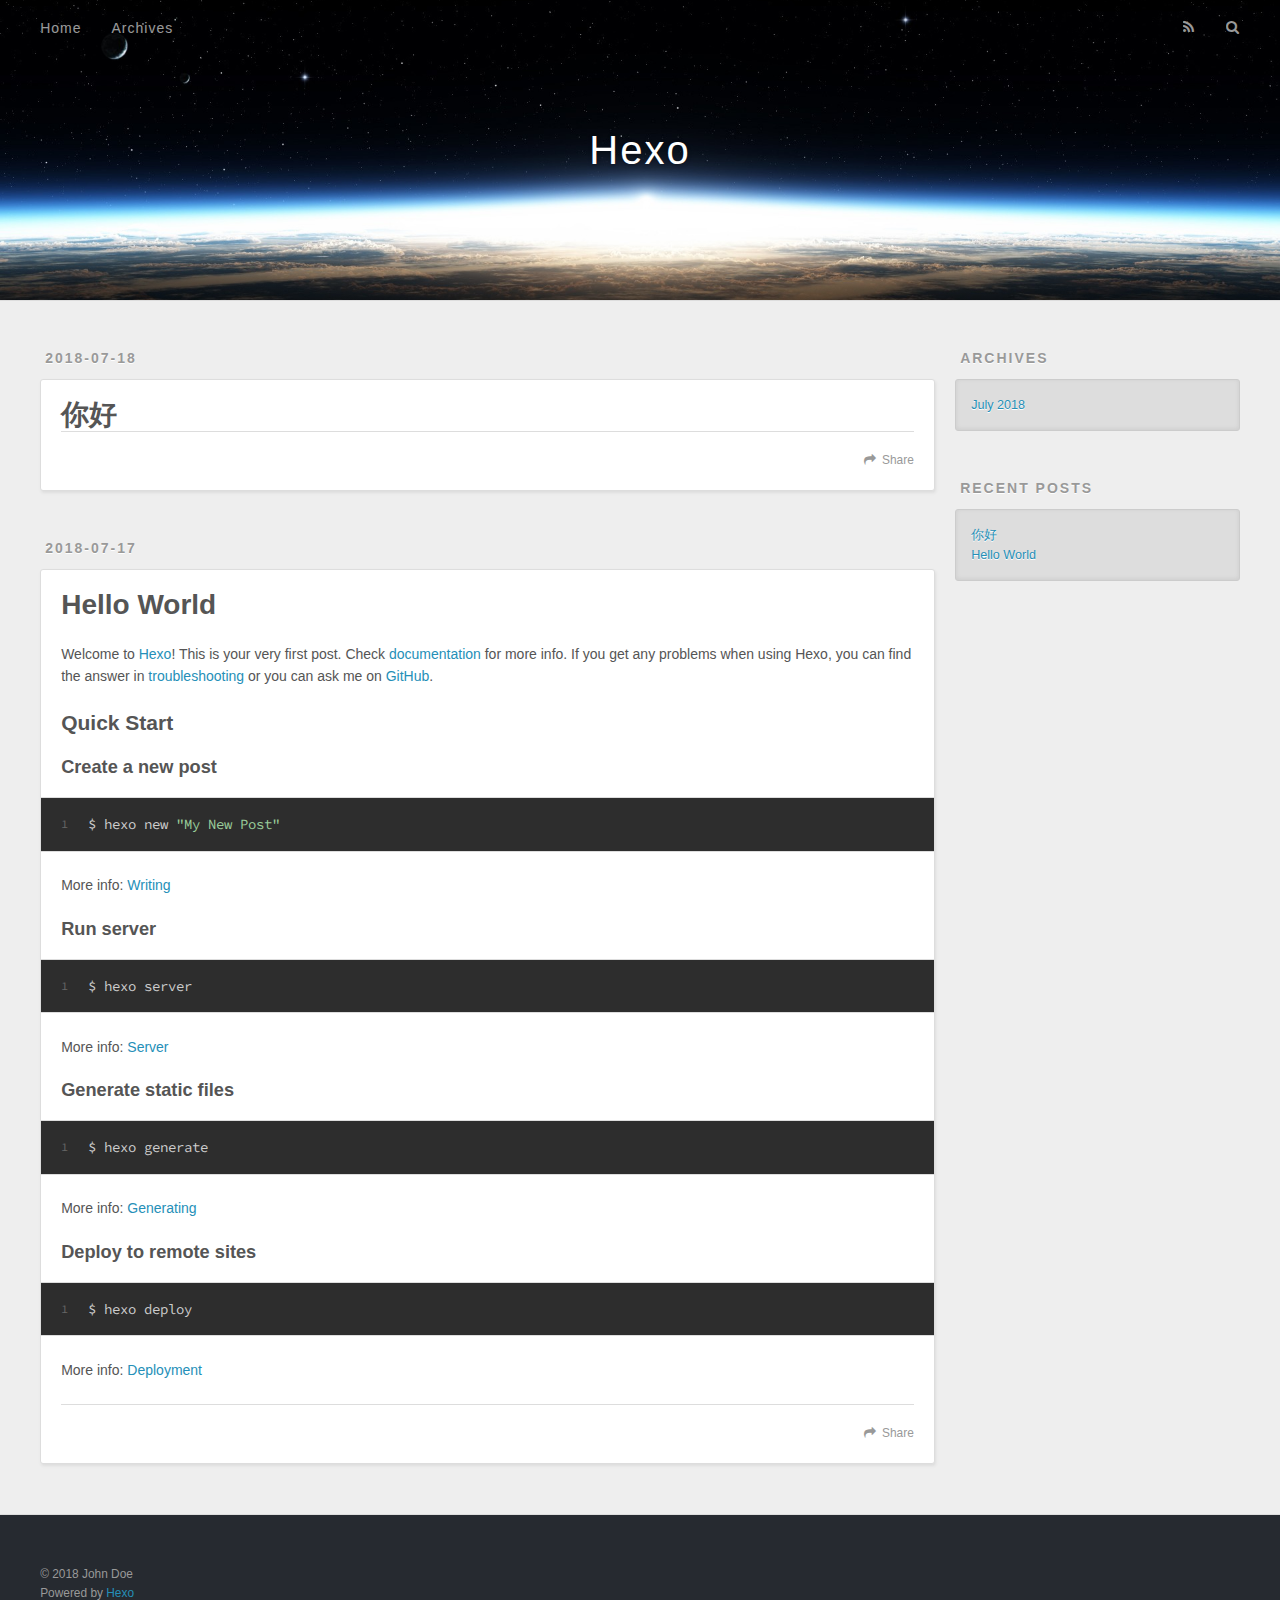
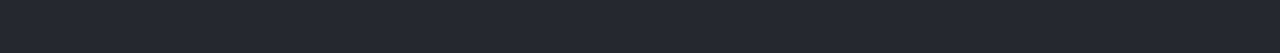
==== index.html @ 6685dc5a "Site updated: 2018-07-18 15:25:05" ====
<!DOCTYPE html>
<html>
<head>
  <meta charset="utf-8">
  

  
  <title>Hexo</title>
  <meta name="viewport" content="width=device-width, initial-scale=1, maximum-scale=1">
  <meta property="og:type" content="website">
<meta property="og:title" content="Hexo">
<meta property="og:url" content="http://yoursite.com/index.html">
<meta property="og:site_name" content="Hexo">
<meta property="og:locale" content="default">
<meta name="twitter:card" content="summary">
<meta name="twitter:title" content="Hexo">
  
    <link rel="alternate" href="/atom.xml" title="Hexo" type="application/atom+xml">
  
  
    <link rel="icon" href="/favicon.png">
  
  
    <link href="//fonts.googleapis.com/css?family=Source+Code+Pro" rel="stylesheet" type="text/css">
  
  <link rel="stylesheet" href="/css/style.css">
</head>

<body>
  <div id="container">
    <div id="wrap">
      <header id="header">
  <div id="banner"></div>
  <div id="header-outer" class="outer">
    <div id="header-title" class="inner">
      <h1 id="logo-wrap">
        <a href="/" id="logo">Hexo</a>
      </h1>
      
    </div>
    <div id="header-inner" class="inner">
      <nav id="main-nav">
        <a id="main-nav-toggle" class="nav-icon"></a>
        
          <a class="main-nav-link" href="/">Home</a>
        
          <a class="main-nav-link" href="/archives">Archives</a>
        
      </nav>
      <nav id="sub-nav">
        
          <a id="nav-rss-link" class="nav-icon" href="/atom.xml" title="RSS Feed"></a>
        
        <a id="nav-search-btn" class="nav-icon" title="Search"></a>
      </nav>
      <div id="search-form-wrap">
        <form action="//google.com/search" method="get" accept-charset="UTF-8" class="search-form"><input type="search" name="q" class="search-form-input" placeholder="Search"><button type="submit" class="search-form-submit">&#xF002;</button><input type="hidden" name="sitesearch" value="http://yoursite.com"></form>
      </div>
    </div>
  </div>
</header>
      <div class="outer">
        <section id="main">
  
    <article id="post-你好" class="article article-type-post" itemscope itemprop="blogPost">
  <div class="article-meta">
    <a href="/2018/07/18/你好/" class="article-date">
  <time datetime="2018-07-18T07:13:41.000Z" itemprop="datePublished">2018-07-18</time>
</a>
    
  </div>
  <div class="article-inner">
    
    
      <header class="article-header">
        
  
    <h1 itemprop="name">
      <a class="article-title" href="/2018/07/18/你好/">你好</a>
    </h1>
  

      </header>
    
    <div class="article-entry" itemprop="articleBody">
      
        
      
    </div>
    <footer class="article-footer">
      <a data-url="http://yoursite.com/2018/07/18/你好/" data-id="cjjqsxpj20000i4vfkh7yvrs7" class="article-share-link">Share</a>
      
      
    </footer>
  </div>
  
</article>


  
    <article id="post-hello-world" class="article article-type-post" itemscope itemprop="blogPost">
  <div class="article-meta">
    <a href="/2018/07/17/hello-world/" class="article-date">
  <time datetime="2018-07-17T14:20:01.347Z" itemprop="datePublished">2018-07-17</time>
</a>
    
  </div>
  <div class="article-inner">
    
    
      <header class="article-header">
        
  
    <h1 itemprop="name">
      <a class="article-title" href="/2018/07/17/hello-world/">Hello World</a>
    </h1>
  

      </header>
    
    <div class="article-entry" itemprop="articleBody">
      
        <p>Welcome to <a href="https://hexo.io/" target="_blank" rel="noopener">Hexo</a>! This is your very first post. Check <a href="https://hexo.io/docs/" target="_blank" rel="noopener">documentation</a> for more info. If you get any problems when using Hexo, you can find the answer in <a href="https://hexo.io/docs/troubleshooting.html" target="_blank" rel="noopener">troubleshooting</a> or you can ask me on <a href="https://github.com/hexojs/hexo/issues" target="_blank" rel="noopener">GitHub</a>.</p>
<h2 id="Quick-Start"><a href="#Quick-Start" class="headerlink" title="Quick Start"></a>Quick Start</h2><h3 id="Create-a-new-post"><a href="#Create-a-new-post" class="headerlink" title="Create a new post"></a>Create a new post</h3><figure class="highlight bash"><table><tr><td class="gutter"><pre><span class="line">1</span><br></pre></td><td class="code"><pre><span class="line">$ hexo new <span class="string">"My New Post"</span></span><br></pre></td></tr></table></figure>
<p>More info: <a href="https://hexo.io/docs/writing.html" target="_blank" rel="noopener">Writing</a></p>
<h3 id="Run-server"><a href="#Run-server" class="headerlink" title="Run server"></a>Run server</h3><figure class="highlight bash"><table><tr><td class="gutter"><pre><span class="line">1</span><br></pre></td><td class="code"><pre><span class="line">$ hexo server</span><br></pre></td></tr></table></figure>
<p>More info: <a href="https://hexo.io/docs/server.html" target="_blank" rel="noopener">Server</a></p>
<h3 id="Generate-static-files"><a href="#Generate-static-files" class="headerlink" title="Generate static files"></a>Generate static files</h3><figure class="highlight bash"><table><tr><td class="gutter"><pre><span class="line">1</span><br></pre></td><td class="code"><pre><span class="line">$ hexo generate</span><br></pre></td></tr></table></figure>
<p>More info: <a href="https://hexo.io/docs/generating.html" target="_blank" rel="noopener">Generating</a></p>
<h3 id="Deploy-to-remote-sites"><a href="#Deploy-to-remote-sites" class="headerlink" title="Deploy to remote sites"></a>Deploy to remote sites</h3><figure class="highlight bash"><table><tr><td class="gutter"><pre><span class="line">1</span><br></pre></td><td class="code"><pre><span class="line">$ hexo deploy</span><br></pre></td></tr></table></figure>
<p>More info: <a href="https://hexo.io/docs/deployment.html" target="_blank" rel="noopener">Deployment</a></p>

      
    </div>
    <footer class="article-footer">
      <a data-url="http://yoursite.com/2018/07/17/hello-world/" data-id="cjjqsxpj70001i4vf9ce5zk9p" class="article-share-link">Share</a>
      
      
    </footer>
  </div>
  
</article>


  


</section>
        
          <aside id="sidebar">
  
    

  
    

  
    
  
    
  <div class="widget-wrap">
    <h3 class="widget-title">Archives</h3>
    <div class="widget">
      <ul class="archive-list"><li class="archive-list-item"><a class="archive-list-link" href="/archives/2018/07/">July 2018</a></li></ul>
    </div>
  </div>


  
    
  <div class="widget-wrap">
    <h3 class="widget-title">Recent Posts</h3>
    <div class="widget">
      <ul>
        
          <li>
            <a href="/2018/07/18/你好/">你好</a>
          </li>
        
          <li>
            <a href="/2018/07/17/hello-world/">Hello World</a>
          </li>
        
      </ul>
    </div>
  </div>

  
</aside>
        
      </div>
      <footer id="footer">
  
  <div class="outer">
    <div id="footer-info" class="inner">
      &copy; 2018 John Doe<br>
      Powered by <a href="http://hexo.io/" target="_blank">Hexo</a>
    </div>
  </div>
</footer>
    </div>
    <nav id="mobile-nav">
  
    <a href="/" class="mobile-nav-link">Home</a>
  
    <a href="/archives" class="mobile-nav-link">Archives</a>
  
</nav>
    

<script src="//ajax.googleapis.com/ajax/libs/jquery/2.0.3/jquery.min.js"></script>


  <link rel="stylesheet" href="/fancybox/jquery.fancybox.css">
  <script src="/fancybox/jquery.fancybox.pack.js"></script>


<script src="/js/script.js"></script>



  </div>
</body>
</html>
---- css/style.css ----
body {
  width: 100%;
}
body:before,
body:after {
  content: "";
  display: table;
}
body:after {
  clear: both;
}
html,
body,
div,
span,
applet,
object,
iframe,
h1,
h2,
h3,
h4,
h5,
h6,
p,
blockquote,
pre,
a,
abbr,
acronym,
address,
big,
cite,
code,
del,
dfn,
em,
img,
ins,
kbd,
q,
s,
samp,
small,
strike,
strong,
sub,
sup,
tt,
var,
dl,
dt,
dd,
ol,
ul,
li,
fieldset,
form,
label,
legend,
table,
caption,
tbody,
tfoot,
thead,
tr,
th,
td {
  margin: 0;
  padding: 0;
  border: 0;
  outline: 0;
  font-weight: inherit;
  font-style: inherit;
  font-family: inherit;
  font-size: 100%;
  vertical-align: baseline;
}
body {
  line-height: 1;
  color: #000;
  background: #fff;
}
ol,
ul {
  list-style: none;
}
table {
  border-collapse: separate;
  border-spacing: 0;
  vertical-align: middle;
}
caption,
th,
td {
  text-align: left;
  font-weight: normal;
  vertical-align: middle;
}
a img {
  border: none;
}
input,
button {
  margin: 0;
  padding: 0;
}
input::-moz-focus-inner,
button::-moz-focus-inner {
  border: 0;
  padding: 0;
}
@font-face {
  font-family: FontAwesome;
  font-style: normal;
  font-weight: normal;
  src: url("fonts/fontawesome-webfont.eot?v=#4.0.3");
  src: url("fonts/fontawesome-webfont.eot?#iefix&v=#4.0.3") format("embedded-opentype"), url("fonts/fontawesome-webfont.woff?v=#4.0.3") format("woff"), url("fonts/fontawesome-webfont.ttf?v=#4.0.3") format("truetype"), url("fonts/fontawesome-webfont.svg#fontawesomeregular?v=#4.0.3") format("svg");
}
html,
body,
#container {
  height: 100%;
}
body {
  background: #eee;
  font: 14px -apple-system, BlinkMacSystemFont, "Segoe UI", "Roboto", "Oxygen", "Ubuntu", "Cantarell", "Fira Sans", "Droid Sans", "Helvetica Neue", sans-serif;
  -webkit-text-size-adjust: 100%;
}
.outer {
  max-width: 1220px;
  margin: 0 auto;
  padding: 0 20px;
}
.outer:before,
.outer:after {
  content: "";
  display: table;
}
.outer:after {
  clear: both;
}
.inner {
  display: inline;
  float: left;
  width: 98.33333333333333%;
  margin: 0 0.833333333333333%;
}
.left,
.alignleft {
  float: left;
}
.right,
.alignright {
  float: right;
}
.clear {
  clear: both;
}
#container {
  position: relative;
}
.mobile-nav-on {
  overflow: hidden;
}
#wrap {
  height: 100%;
  width: 100%;
  position: absolute;
  top: 0;
  left: 0;
  -webkit-transition: 0.2s ease-out;
  -moz-transition: 0.2s ease-out;
  -ms-transition: 0.2s ease-out;
  transition: 0.2s ease-out;
  z-index: 1;
  background: #eee;
}
.mobile-nav-on #wrap {
  left: 280px;
}
@media screen and (min-width: 768px) {
  #main {
    display: inline;
    float: left;
    width: 73.33333333333333%;
    margin: 0 0.833333333333333%;
  }
}
.article-date,
.article-category-link,
.archive-year,
.widget-title {
  text-decoration: none;
  text-transform: uppercase;
  letter-spacing: 2px;
  color: #999;
  margin-bottom: 1em;
  margin-left: 5px;
  line-height: 1em;
  text-shadow: 0 1px #fff;
  font-weight: bold;
}
.article-inner,
.archive-article-inner {
  background: #fff;
  -webkit-box-shadow: 1px 2px 3px #ddd;
  box-shadow: 1px 2px 3px #ddd;
  border: 1px solid #ddd;
  border-radius: 3px;
}
.article-entry h1,
.widget h1 {
  font-size: 2em;
}
.article-entry h2,
.widget h2 {
  font-size: 1.5em;
}
.article-entry h3,
.widget h3 {
  font-size: 1.3em;
}
.article-entry h4,
.widget h4 {
  font-size: 1.2em;
}
.article-entry h5,
.widget h5 {
  font-size: 1em;
}
.article-entry h6,
.widget h6 {
  font-size: 1em;
  color: #999;
}
.article-entry hr,
.widget hr {
  border: 1px dashed #ddd;
}
.article-entry strong,
.widget strong {
  font-weight: bold;
}
.article-entry em,
.widget em,
.article-entry cite,
.widget cite {
  font-style: italic;
}
.article-entry sup,
.widget sup,
.article-entry sub,
.widget sub {
  font-size: 0.75em;
  line-height: 0;
  position: relative;
  vertical-align: baseline;
}
.article-entry sup,
.widget sup {
  top: -0.5em;
}
.article-entry sub,
.widget sub {
  bottom: -0.2em;
}
.article-entry small,
.widget small {
  font-size: 0.85em;
}
.article-entry acronym,
.widget acronym,
.article-entry abbr,
.widget abbr {
  border-bottom: 1px dotted;
}
.article-entry ul,
.widget ul,
.article-entry ol,
.widget ol,
.article-entry dl,
.widget dl {
  margin: 0 20px;
  line-height: 1.6em;
}
.article-entry ul ul,
.widget ul ul,
.article-entry ol ul,
.widget ol ul,
.article-entry ul ol,
.widget ul ol,
.article-entry ol ol,
.widget ol ol {
  margin-top: 0;
  margin-bottom: 0;
}
.article-entry ul,
.widget ul {
  list-style: disc;
}
.article-entry ol,
.widget ol {
  list-style: decimal;
}
.article-entry dt,
.widget dt {
  font-weight: bold;
}
#header {
  height: 300px;
  position: relative;
  border-bottom: 1px solid #ddd;
}
#header:before,
#header:after {
  content: "";
  position: absolute;
  left: 0;
  right: 0;
  height: 40px;
}
#header:before {
  top: 0;
  background: -webkit-linear-gradient(rgba(0,0,0,0.2), transparent);
  background: -moz-linear-gradient(rgba(0,0,0,0.2), transparent);
  background: -ms-linear-gradient(rgba(0,0,0,0.2), transparent);
  background: linear-gradient(rgba(0,0,0,0.2), transparent);
}
#header:after {
  bottom: 0;
  background: -webkit-linear-gradient(transparent, rgba(0,0,0,0.2));
  background: -moz-linear-gradient(transparent, rgba(0,0,0,0.2));
  background: -ms-linear-gradient(transparent, rgba(0,0,0,0.2));
  background: linear-gradient(transparent, rgba(0,0,0,0.2));
}
#header-outer {
  height: 100%;
  position: relative;
}
#header-inner {
  position: relative;
  overflow: hidden;
}
#banner {
  position: absolute;
  top: 0;
  left: 0;
  width: 100%;
  height: 100%;
  background: url("images/banner.jpg") center #000;
  -webkit-background-size: cover;
  -moz-background-size: cover;
  background-size: cover;
  z-index: -1;
}
#header-title {
  text-align: center;
  height: 40px;
  position: absolute;
  top: 50%;
  left: 0;
  margin-top: -20px;
}
#logo,
#subtitle {
  text-decoration: none;
  color: #fff;
  font-weight: 300;
  text-shadow: 0 1px 4px rgba(0,0,0,0.3);
}
#logo {
  font-size: 40px;
  line-height: 40px;
  letter-spacing: 2px;
}
#subtitle {
  font-size: 16px;
  line-height: 16px;
  letter-spacing: 1px;
}
#subtitle-wrap {
  margin-top: 16px;
}
#main-nav {
  float: left;
  margin-left: -15px;
}
.nav-icon,
.main-nav-link {
  float: left;
  color: #fff;
  opacity: 0.6;
  text-decoration: none;
  text-shadow: 0 1px rgba(0,0,0,0.2);
  -webkit-transition: opacity 0.2s;
  -moz-transition: opacity 0.2s;
  -ms-transition: opacity 0.2s;
  transition: opacity 0.2s;
  display: block;
  padding: 20px 15px;
}
.nav-icon:hover,
.main-nav-link:hover {
  opacity: 1;
}
.nav-icon {
  font-family: FontAwesome;
  text-align: center;
  font-size: 14px;
  width: 14px;
  height: 14px;
  padding: 20px 15px;
  position: relative;
  cursor: pointer;
}
.main-nav-link {
  font-weight: 300;
  letter-spacing: 1px;
}
@media screen and (max-width: 479px) {
  .main-nav-link {
    display: none;
  }
}
#main-nav-toggle {
  display: none;
}
#main-nav-toggle:before {
  content: "\f0c9";
}
@media screen and (max-width: 479px) {
  #main-nav-toggle {
    display: block;
  }
}
#sub-nav {
  float: right;
  margin-right: -15px;
}
#nav-rss-link:before {
  content: "\f09e";
}
#nav-search-btn:before {
  content: "\f002";
}
#search-form-wrap {
  position: absolute;
  top: 15px;
  width: 150px;
  height: 30px;
  right: -150px;
  opacity: 0;
  -webkit-transition: 0.2s ease-out;
  -moz-transition: 0.2s ease-out;
  -ms-transition: 0.2s ease-out;
  transition: 0.2s ease-out;
}
#search-form-wrap.on {
  opacity: 1;
  right: 0;
}
@media screen and (max-width: 479px) {
  #search-form-wrap {
    width: 100%;
    right: -100%;
  }
}
.search-form {
  position: absolute;
  top: 0;
  left: 0;
  right: 0;
  background: #fff;
  padding: 5px 15px;
  border-radius: 15px;
  -webkit-box-shadow: 0 0 10px rgba(0,0,0,0.3);
  box-shadow: 0 0 10px rgba(0,0,0,0.3);
}
.search-form-input {
  border: none;
  background: none;
  color: #555;
  width: 100%;
  font: 13px -apple-system, BlinkMacSystemFont, "Segoe UI", "Roboto", "Oxygen", "Ubuntu", "Cantarell", "Fira Sans", "Droid Sans", "Helvetica Neue", sans-serif;
  outline: none;
}
.search-form-input::-webkit-search-results-decoration,
.search-form-input::-webkit-search-cancel-button {
  -webkit-appearance: none;
}
.search-form-submit {
  position: absolute;
  top: 50%;
  right: 10px;
  margin-top: -7px;
  font: 13px FontAwesome;
  border: none;
  background: none;
  color: #bbb;
  cursor: pointer;
}
.search-form-submit:hover,
.search-form-submit:focus {
  color: #777;
}
.article {
  margin: 50px 0;
}
.article-inner {
  overflow: hidden;
}
.article-meta:before,
.article-meta:after {
  content: "";
  display: table;
}
.article-meta:after {
  clear: both;
}
.article-date {
  float: left;
}
.article-category {
  float: left;
  line-height: 1em;
  color: #ccc;
  text-shadow: 0 1px #fff;
  margin-left: 8px;
}
.article-category:before {
  content: "\2022";
}
.article-category-link {
  margin: 0 12px 1em;
}
.article-header {
  padding: 20px 20px 0;
}
.article-title {
  text-decoration: none;
  font-size: 2em;
  font-weight: bold;
  color: #555;
  line-height: 1.1em;
  -webkit-transition: color 0.2s;
  -moz-transition: color 0.2s;
  -ms-transition: color 0.2s;
  transition: color 0.2s;
}
a.article-title:hover {
  color: #258fb8;
}
.article-entry {
  color: #555;
  padding: 0 20px;
}
.article-entry:before,
.article-entry:after {
  content: "";
  display: table;
}
.article-entry:after {
  clear: both;
}
.article-entry p,
.article-entry table {
  line-height: 1.6em;
  margin: 1.6em 0;
}
.article-entry h1,
.article-entry h2,
.article-entry h3,
.article-entry h4,
.article-entry h5,
.article-entry h6 {
  font-weight: bold;
}
.article-entry h1,
.article-entry h2,
.article-entry h3,
.article-entry h4,
.article-entry h5,
.article-entry h6 {
  line-height: 1.1em;
  margin: 1.1em 0;
}
.article-entry a {
  color: #258fb8;
  text-decoration: none;
}
.article-entry a:hover {
  text-decoration: underline;
}
.article-entry ul,
.article-entry ol,
.article-entry dl {
  margin-top: 1.6em;
  margin-bottom: 1.6em;
}
.article-entry img,
.article-entry video {
  max-width: 100%;
  height: auto;
  display: block;
  margin: auto;
}
.article-entry iframe {
  border: none;
}
.article-entry table {
  width: 100%;
  border-collapse: collapse;
  border-spacing: 0;
}
.article-entry th {
  font-weight: bold;
  border-bottom: 3px solid #ddd;
  padding-bottom: 0.5em;
}
.article-entry td {
  border-bottom: 1px solid #ddd;
  padding: 10px 0;
}
.article-entry blockquote {
  font-family: Georgia, "Times New Roman", serif;
  font-size: 1.4em;
  margin: 1.6em 20px;
  text-align: center;
}
.article-entry blockquote footer {
  font-size: 14px;
  margin: 1.6em 0;
  font-family: -apple-system, BlinkMacSystemFont, "Segoe UI", "Roboto", "Oxygen", "Ubuntu", "Cantarell", "Fira Sans", "Droid Sans", "Helvetica Neue", sans-serif;
}
.article-entry blockquote footer cite:before {
  content: "—";
  padding: 0 0.5em;
}
.article-entry .pullquote {
  text-align: left;
  width: 45%;
  margin: 0;
}
.article-entry .pullquote.left {
  margin-left: 0.5em;
  margin-right: 1em;
}
.article-entry .pullquote.right {
  margin-right: 0.5em;
  margin-left: 1em;
}
.article-entry .caption {
  color: #999;
  display: block;
  font-size: 0.9em;
  margin-top: 0.5em;
  position: relative;
  text-align: center;
}
.article-entry .video-container {
  position: relative;
  padding-top: 56.25%;
  height: 0;
  overflow: hidden;
}
.article-entry .video-container iframe,
.article-entry .video-container object,
.article-entry .video-container embed {
  position: absolute;
  top: 0;
  left: 0;
  width: 100%;
  height: 100%;
  margin-top: 0;
}
.article-more-link a {
  display: inline-block;
  line-height: 1em;
  padding: 6px 15px;
  border-radius: 15px;
  background: #eee;
  color: #999;
  text-shadow: 0 1px #fff;
  text-decoration: none;
}
.article-more-link a:hover {
  background: #258fb8;
  color: #fff;
  text-decoration: none;
  text-shadow: 0 1px #1e7293;
}
.article-footer {
  font-size: 0.85em;
  line-height: 1.6em;
  border-top: 1px solid #ddd;
  padding-top: 1.6em;
  margin: 0 20px 20px;
}
.article-footer:before,
.article-footer:after {
  content: "";
  display: table;
}
.article-footer:after {
  clear: both;
}
.article-footer a {
  color: #999;
  text-decoration: none;
}
.article-footer a:hover {
  color: #555;
}
.article-tag-list-item {
  float: left;
  margin-right: 10px;
}
.article-tag-list-link:before {
  content: "#";
}
.article-comment-link {
  float: right;
}
.article-comment-link:before {
  content: "\f075";
  font-family: FontAwesome;
  padding-right: 8px;
}
.article-share-link {
  cursor: pointer;
  float: right;
  margin-left: 20px;
}
.article-share-link:before {
  content: "\f064";
  font-family: FontAwesome;
  padding-right: 6px;
}
#article-nav {
  position: relative;
}
#article-nav:before,
#article-nav:after {
  content: "";
  display: table;
}
#article-nav:after {
  clear: both;
}
@media screen and (min-width: 768px) {
  #article-nav {
    margin: 50px 0;
  }
  #article-nav:before {
    width: 8px;
    height: 8px;
    position: absolute;
    top: 50%;
    left: 50%;
    margin-top: -4px;
    margin-left: -4px;
    content: "";
    border-radius: 50%;
    background: #ddd;
    -webkit-box-shadow: 0 1px 2px #fff;
    box-shadow: 0 1px 2px #fff;
  }
}
.article-nav-link-wrap {
  text-decoration: none;
  text-shadow: 0 1px #fff;
  color: #999;
  -webkit-box-sizing: border-box;
  -moz-box-sizing: border-box;
  box-sizing: border-box;
  margin-top: 50px;
  text-align: center;
  display: block;
}
.article-nav-link-wrap:hover {
  color: #555;
}
@media screen and (min-width: 768px) {
  .article-nav-link-wrap {
    width: 50%;
    margin-top: 0;
  }
}
@media screen and (min-width: 768px) {
  #article-nav-newer {
    float: left;
    text-align: right;
    padding-right: 20px;
  }
}
@media screen and (min-width: 768px) {
  #article-nav-older {
    float: right;
    text-align: left;
    padding-left: 20px;
  }
}
.article-nav-caption {
  text-transform: uppercase;
  letter-spacing: 2px;
  color: #ddd;
  line-height: 1em;
  font-weight: bold;
}
#article-nav-newer .article-nav-caption {
  margin-right: -2px;
}
.article-nav-title {
  font-size: 0.85em;
  line-height: 1.6em;
  margin-top: 0.5em;
}
.article-share-box {
  position: absolute;
  display: none;
  background: #fff;
  -webkit-box-shadow: 1px 2px 10px rgba(0,0,0,0.2);
  box-shadow: 1px 2px 10px rgba(0,0,0,0.2);
  border-radius: 3px;
  margin-left: -145px;
  overflow: hidden;
  z-index: 1;
}
.article-share-box.on {
  display: block;
}
.article-share-input {
  width: 100%;
  background: none;
  -webkit-box-sizing: border-box;
  -moz-box-sizing: border-box;
  box-sizing: border-box;
  font: 14px -apple-system, BlinkMacSystemFont, "Segoe UI", "Roboto", "Oxygen", "Ubuntu", "Cantarell", "Fira Sans", "Droid Sans", "Helvetica Neue", sans-serif;
  padding: 0 15px;
  color: #555;
  outline: none;
  border: 1px solid #ddd;
  border-radius: 3px 3px 0 0;
  height: 36px;
  line-height: 36px;
}
.article-share-links {
  background: #eee;
}
.article-share-links:before,
.article-share-links:after {
  content: "";
  display: table;
}
.article-share-links:after {
  clear: both;
}
.article-share-twitter,
.article-share-facebook,
.article-share-pinterest,
.article-share-google {
  width: 50px;
  height: 36px;
  display: block;
  float: left;
  position: relative;
  color: #999;
  text-shadow: 0 1px #fff;
}
.article-share-twitter:before,
.article-share-facebook:before,
.article-share-pinterest:before,
.article-share-google:before {
  font-size: 20px;
  font-family: FontAwesome;
  width: 20px;
  height: 20px;
  position: absolute;
  top: 50%;
  left: 50%;
  margin-top: -10px;
  margin-left: -10px;
  text-align: center;
}
.article-share-twitter:hover,
.article-share-facebook:hover,
.article-share-pinterest:hover,
.article-share-google:hover {
  color: #fff;
}
.article-share-twitter:before {
  content: "\f099";
}
.article-share-twitter:hover {
  background: #00aced;
  text-shadow: 0 1px #008abe;
}
.article-share-facebook:before {
  content: "\f09a";
}
.article-share-facebook:hover {
  background: #3b5998;
  text-shadow: 0 1px #2f477a;
}
.article-share-pinterest:before {
  content: "\f0d2";
}
.article-share-pinterest:hover {
  background: #cb2027;
  text-shadow: 0 1px #a21a1f;
}
.article-share-google:before {
  content: "\f0d5";
}
.article-share-google:hover {
  background: #dd4b39;
  text-shadow: 0 1px #be3221;
}
.article-gallery {
  background: #000;
  position: relative;
}
.article-gallery-photos {
  position: relative;
  overflow: hidden;
}
.article-gallery-img {
  display: none;
  max-width: 100%;
}
.article-gallery-img:first-child {
  display: block;
}
.article-gallery-img.loaded {
  position: absolute;
  display: block;
}
.article-gallery-img img {
  display: block;
  max-width: 100%;
  margin: 0 auto;
}
#comments {
  background: #fff;
  -webkit-box-shadow: 1px 2px 3px #ddd;
  box-shadow: 1px 2px 3px #ddd;
  padding: 20px;
  border: 1px solid #ddd;
  border-radius: 3px;
  margin: 50px 0;
}
#comments a {
  color: #258fb8;
}
.archives-wrap {
  margin: 50px 0;
}
.archives:before,
.archives:after {
  content: "";
  display: table;
}
.archives:after {
  clear: both;
}
.archive-year-wrap {
  margin-bottom: 1em;
}
.archives {
  -webkit-column-gap: 10px;
  -moz-column-gap: 10px;
  column-gap: 10px;
}
@media screen and (min-width: 480px) and (max-width: 767px) {
  .archives {
    -webkit-column-count: 2;
    -moz-column-count: 2;
    column-count: 2;
  }
}
@media screen and (min-width: 768px) {
  .archives {
    -webkit-column-count: 3;
    -moz-column-count: 3;
    column-count: 3;
  }
}
.archive-article {
  -webkit-column-break-inside: avoid;
  page-break-inside: avoid;
  overflow: hidden;
  break-inside: avoid-column;
}
.archive-article-inner {
  padding: 10px;
  margin-bottom: 15px;
}
.archive-article-title {
  text-decoration: none;
  font-weight: bold;
  color: #555;
  -webkit-transition: color 0.2s;
  -moz-transition: color 0.2s;
  -ms-transition: color 0.2s;
  transition: color 0.2s;
  line-height: 1.6em;
}
.archive-article-title:hover {
  color: #258fb8;
}
.archive-article-footer {
  margin-top: 1em;
}
.archive-article-date {
  color: #999;
  text-decoration: none;
  font-size: 0.85em;
  line-height: 1em;
  margin-bottom: 0.5em;
  display: block;
}
#page-nav {
  margin: 50px auto;
  background: #fff;
  -webkit-box-shadow: 1px 2px 3px #ddd;
  box-shadow: 1px 2px 3px #ddd;
  border: 1px solid #ddd;
  border-radius: 3px;
  text-align: center;
  color: #999;
  overflow: hidden;
}
#page-nav:before,
#page-nav:after {
  content: "";
  display: table;
}
#page-nav:after {
  clear: both;
}
#page-nav a,
#page-nav span {
  padding: 10px 20px;
  line-height: 1;
  height: 2ex;
}
#page-nav a {
  color: #999;
  text-decoration: none;
}
#page-nav a:hover {
  background: #999;
  color: #fff;
}
#page-nav .prev {
  float: left;
}
#page-nav .next {
  float: right;
}
#page-nav .page-number {
  display: inline-block;
}
@media screen and (max-width: 479px) {
  #page-nav .page-number {
    display: none;
  }
}
#page-nav .current {
  color: #555;
  font-weight: bold;
}
#page-nav .space {
  color: #ddd;
}
#footer {
  background: #262a30;
  padding: 50px 0;
  border-top: 1px solid #ddd;
  color: #999;
}
#footer a {
  color: #258fb8;
  text-decoration: none;
}
#footer a:hover {
  text-decoration: underline;
}
#footer-info {
  line-height: 1.6em;
  font-size: 0.85em;
}
.article-entry pre,
.article-entry .highlight {
  background: #2d2d2d;
  margin: 0 -20px;
  padding: 15px 20px;
  border-style: solid;
  border-color: #ddd;
  border-width: 1px 0;
  overflow: auto;
  color: #ccc;
  line-height: 22.400000000000002px;
}
.article-entry .highlight .gutter pre,
.article-entry .gist .gist-file .gist-data .line-numbers {
  color: #666;
  font-size: 0.85em;
}
.article-entry pre,
.article-entry code {
  font-family: "Source Code Pro", Consolas, Monaco, Menlo, Consolas, monospace;
}
.article-entry code {
  background: #eee;
  text-shadow: 0 1px #fff;
  padding: 0 0.3em;
}
.article-entry pre code {
  background: none;
  text-shadow: none;
  padding: 0;
}
.article-entry .highlight pre {
  border: none;
  margin: 0;
  padding: 0;
}
.article-entry .highlight table {
  margin: 0;
  width: auto;
}
.article-entry .highlight td {
  border: none;
  padding: 0;
}
.article-entry .highlight figcaption {
  font-size: 0.85em;
  color: #999;
  line-height: 1em;
  margin-bottom: 1em;
}
.article-entry .highlight figcaption:before,
.article-entry .highlight figcaption:after {
  content: "";
  display: table;
}
.article-entry .highlight figcaption:after {
  clear: both;
}
.article-entry .highlight figcaption a {
  float: right;
}
.article-entry .highlight .gutter pre {
  text-align: right;
  padding-right: 20px;
}
.article-entry .highlight .line {
  height: 22.400000000000002px;
}
.article-entry .highlight .line.marked {
  background: #515151;
}
.article-entry .gist {
  margin: 0 -20px;
  border-style: solid;
  border-color: #ddd;
  border-width: 1px 0;
  background: #2d2d2d;
  padding: 15px 20px 15px 0;
}
.article-entry .gist .gist-file {
  border: none;
  font-family: "Source Code Pro", Consolas, Monaco, Menlo, Consolas, monospace;
  margin: 0;
}
.article-entry .gist .gist-file .gist-data {
  background: none;
  border: none;
}
.article-entry .gist .gist-file .gist-data .line-numbers {
  background: none;
  border: none;
  padding: 0 20px 0 0;
}
.article-entry .gist .gist-file .gist-data .line-data {
  padding: 0 !important;
}
.article-entry .gist .gist-file .highlight {
  margin: 0;
  padding: 0;
  border: none;
}
.article-entry .gist .gist-file .gist-meta {
  background: #2d2d2d;
  color: #999;
  font: 0.85em -apple-system, BlinkMacSystemFont, "Segoe UI", "Roboto", "Oxygen", "Ubuntu", "Cantarell", "Fira Sans", "Droid Sans", "Helvetica Neue", sans-serif;
  text-shadow: 0 0;
  padding: 0;
  margin-top: 1em;
  margin-left: 20px;
}
.article-entry .gist .gist-file .gist-meta a {
  color: #258fb8;
  font-weight: normal;
}
.article-entry .gist .gist-file .gist-meta a:hover {
  text-decoration: underline;
}
pre .comment,
pre .title {
  color: #999;
}
pre .variable,
pre .attribute,
pre .tag,
pre .regexp,
pre .ruby .constant,
pre .xml .tag .title,
pre .xml .pi,
pre .xml .doctype,
pre .html .doctype,
pre .css .id,
pre .css .class,
pre .css .pseudo {
  color: #f2777a;
}
pre .number,
pre .preprocessor,
pre .built_in,
pre .literal,
pre .params,
pre .constant {
  color: #f99157;
}
pre .class,
pre .ruby .class .title,
pre .css .rules .attribute {
  color: #9c9;
}
pre .string,
pre .value,
pre .inheritance,
pre .header,
pre .ruby .symbol,
pre .xml .cdata {
  color: #9c9;
}
pre .css .hexcolor {
  color: #6cc;
}
pre .function,
pre .python .decorator,
pre .python .title,
pre .ruby .function .title,
pre .ruby .title .keyword,
pre .perl .sub,
pre .javascript .title,
pre .coffeescript .title {
  color: #69c;
}
pre .keyword,
pre .javascript .function {
  color: #c9c;
}
@media screen and (max-width: 479px) {
  #mobile-nav {
    position: absolute;
    top: 0;
    left: 0;
    width: 280px;
    height: 100%;
    background: #191919;
    border-right: 1px solid #fff;
  }
}
@media screen and (max-width: 479px) {
  .mobile-nav-link {
    display: block;
    color: #999;
    text-decoration: none;
    padding: 15px 20px;
    font-weight: bold;
  }
  .mobile-nav-link:hover {
    color: #fff;
  }
}
@media screen and (min-width: 768px) {
  #sidebar {
    display: inline;
    float: left;
    width: 23.333333333333332%;
    margin: 0 0.833333333333333%;
  }
}
.widget-wrap {
  margin: 50px 0;
}
.widget {
  color: #777;
  text-shadow: 0 1px #fff;
  background: #ddd;
  -webkit-box-shadow: 0 -1px 4px #ccc inset;
  box-shadow: 0 -1px 4px #ccc inset;
  border: 1px solid #ccc;
  padding: 15px;
  border-radius: 3px;
}
.widget a {
  color: #258fb8;
  text-decoration: none;
}
.widget a:hover {
  text-decoration: underline;
}
.widget ul ul,
.widget ol ul,
.widget dl ul,
.widget ul ol,
.widget ol ol,
.widget dl ol,
.widget ul dl,
.widget ol dl,
.widget dl dl {
  margin-left: 15px;
  list-style: disc;
}
.widget {
  line-height: 1.6em;
  word-wrap: break-word;
  font-size: 0.9em;
}
.widget ul,
.widget ol {
  list-style: none;
  margin: 0;
}
.widget ul ul,
.widget ol ul,
.widget ul ol,
.widget ol ol {
  margin: 0 20px;
}
.widget ul ul,
.widget ol ul {
  list-style: disc;
}
.widget ul ol,
.widget ol ol {
  list-style: decimal;
}
.category-list-count,
.tag-list-count,
.archive-list-count {
  padding-left: 5px;
  color: #999;
  font-size: 0.85em;
}
.category-list-count:before,
.tag-list-count:before,
.archive-list-count:before {
  content: "(";
}
.category-list-count:after,
.tag-list-count:after,
.archive-list-count:after {
  content: ")";
}
.tagcloud a {
  margin-right: 5px;
  display: inline-block;
}
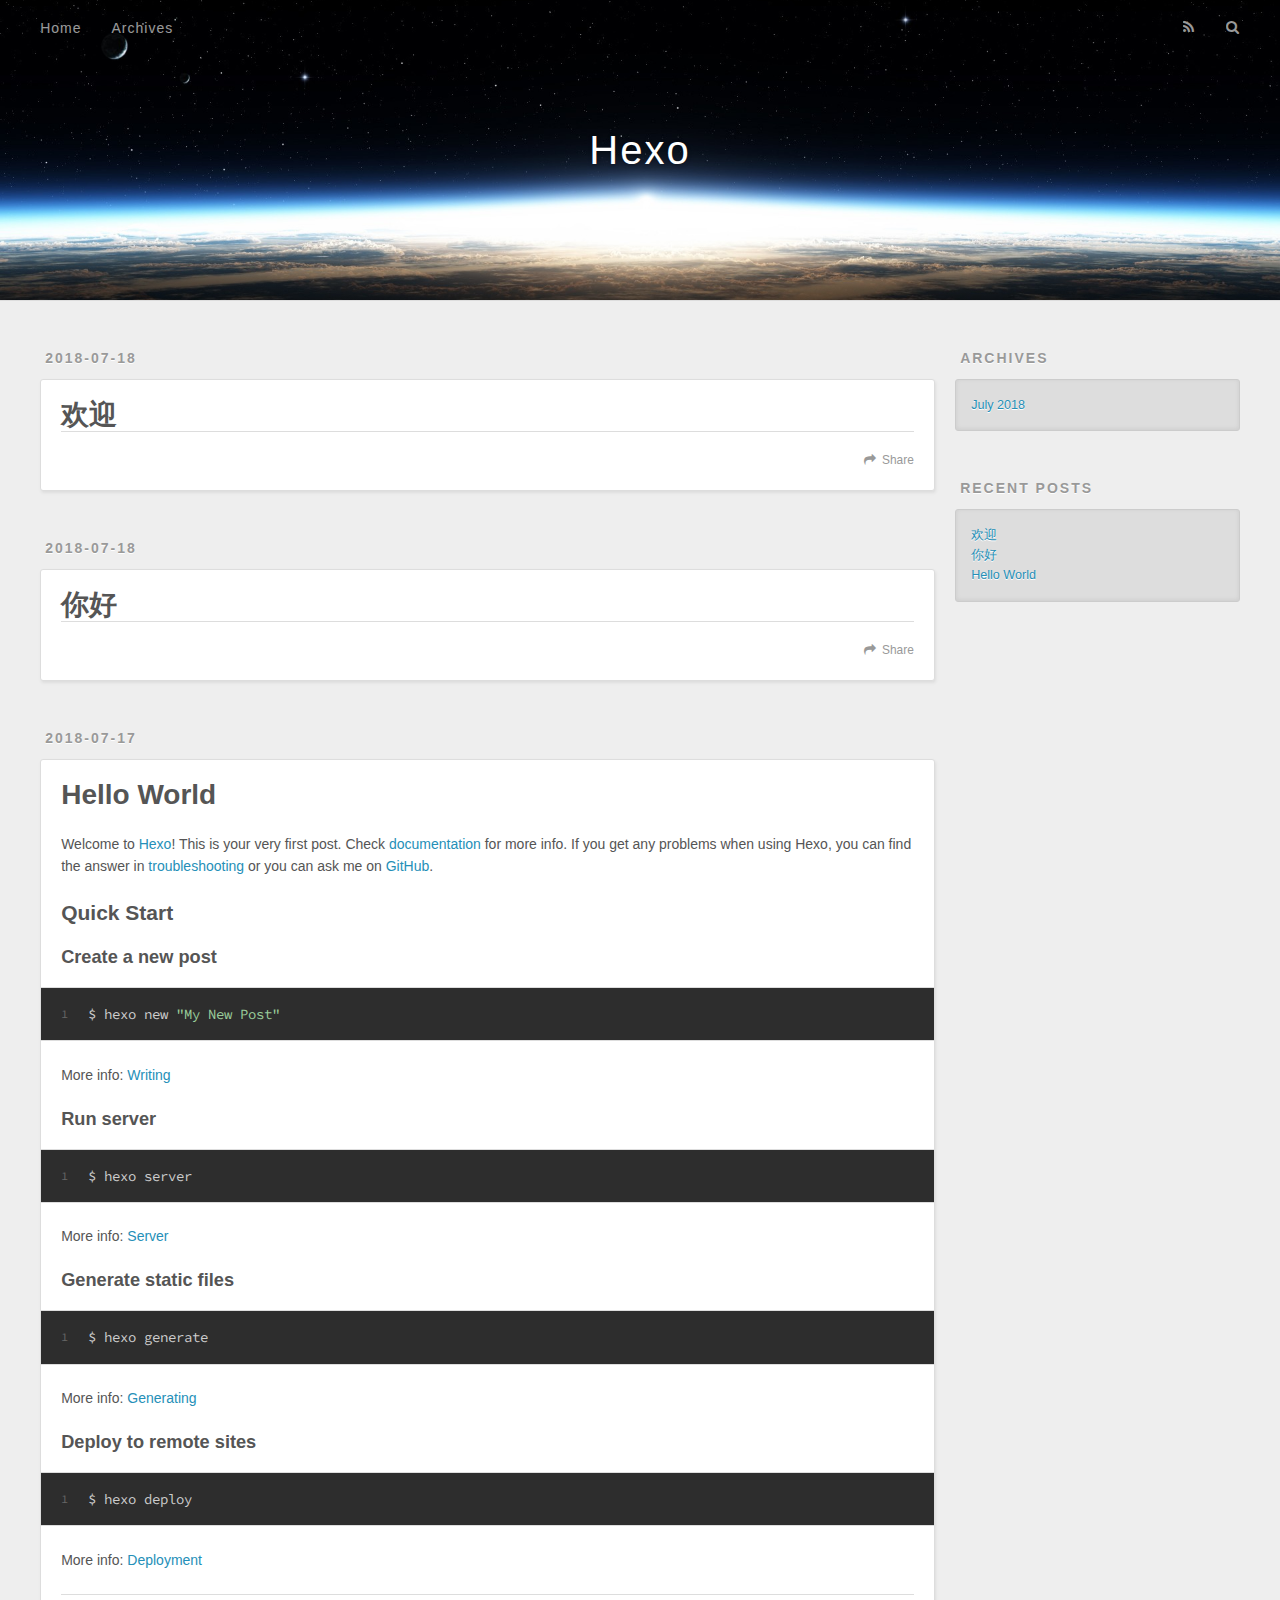
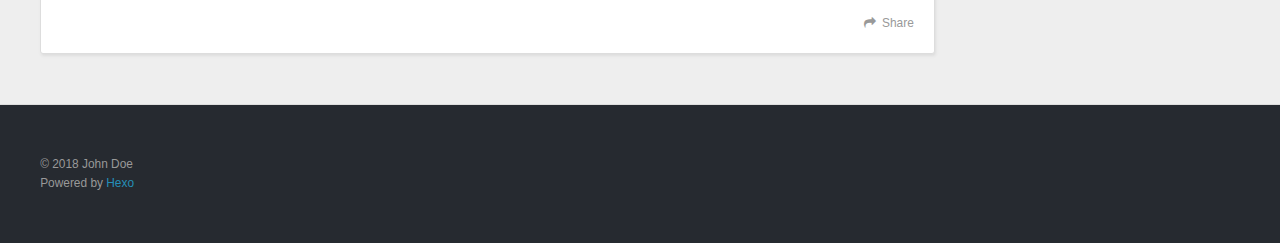
==== commit 1e8f36b9: "Site updated: 2018-07-18 15:48:14" ====
--- a/index.html
+++ b/index.html
@@ -62,6 +62,42 @@
       <div class="outer">
         <section id="main">
   
+    <article id="post-欢迎" class="article article-type-post" itemscope itemprop="blogPost">
+  <div class="article-meta">
+    <a href="/2018/07/18/欢迎/" class="article-date">
+  <time datetime="2018-07-18T07:47:14.000Z" itemprop="datePublished">2018-07-18</time>
+</a>
+    
+  </div>
+  <div class="article-inner">
+    
+    
+      <header class="article-header">
+        
+  
+    <h1 itemprop="name">
+      <a class="article-title" href="/2018/07/18/欢迎/">欢迎</a>
+    </h1>
+  
+
+      </header>
+    
+    <div class="article-entry" itemprop="articleBody">
+      
+        
+      
+    </div>
+    <footer class="article-footer">
+      <a data-url="http://yoursite.com/2018/07/18/欢迎/" data-id="cjjqtrh8h0002ckvfih6u0ksq" class="article-share-link">Share</a>
+      
+      
+    </footer>
+  </div>
+  
+</article>
+
+
+  
     <article id="post-你好" class="article article-type-post" itemscope itemprop="blogPost">
   <div class="article-meta">
     <a href="/2018/07/18/你好/" class="article-date">
@@ -88,7 +124,7 @@
       
     </div>
     <footer class="article-footer">
-      <a data-url="http://yoursite.com/2018/07/18/你好/" data-id="cjjqsxpj20000i4vfkh7yvrs7" class="article-share-link">Share</a>
+      <a data-url="http://yoursite.com/2018/07/18/你好/" data-id="cjjqtrh8e0001ckvfk63q703u" class="article-share-link">Share</a>
       
       
     </footer>
@@ -133,7 +169,7 @@
       
     </div>
     <footer class="article-footer">
-      <a data-url="http://yoursite.com/2018/07/17/hello-world/" data-id="cjjqsxpj70001i4vf9ce5zk9p" class="article-share-link">Share</a>
+      <a data-url="http://yoursite.com/2018/07/17/hello-world/" data-id="cjjqtrh890000ckvfyclg043f" class="article-share-link">Share</a>
       
       
     </footer>
@@ -174,6 +210,10 @@
       <ul>
         
           <li>
+            <a href="/2018/07/18/欢迎/">欢迎</a>
+          </li>
+        
+          <li>
             <a href="/2018/07/18/你好/">你好</a>
           </li>
         
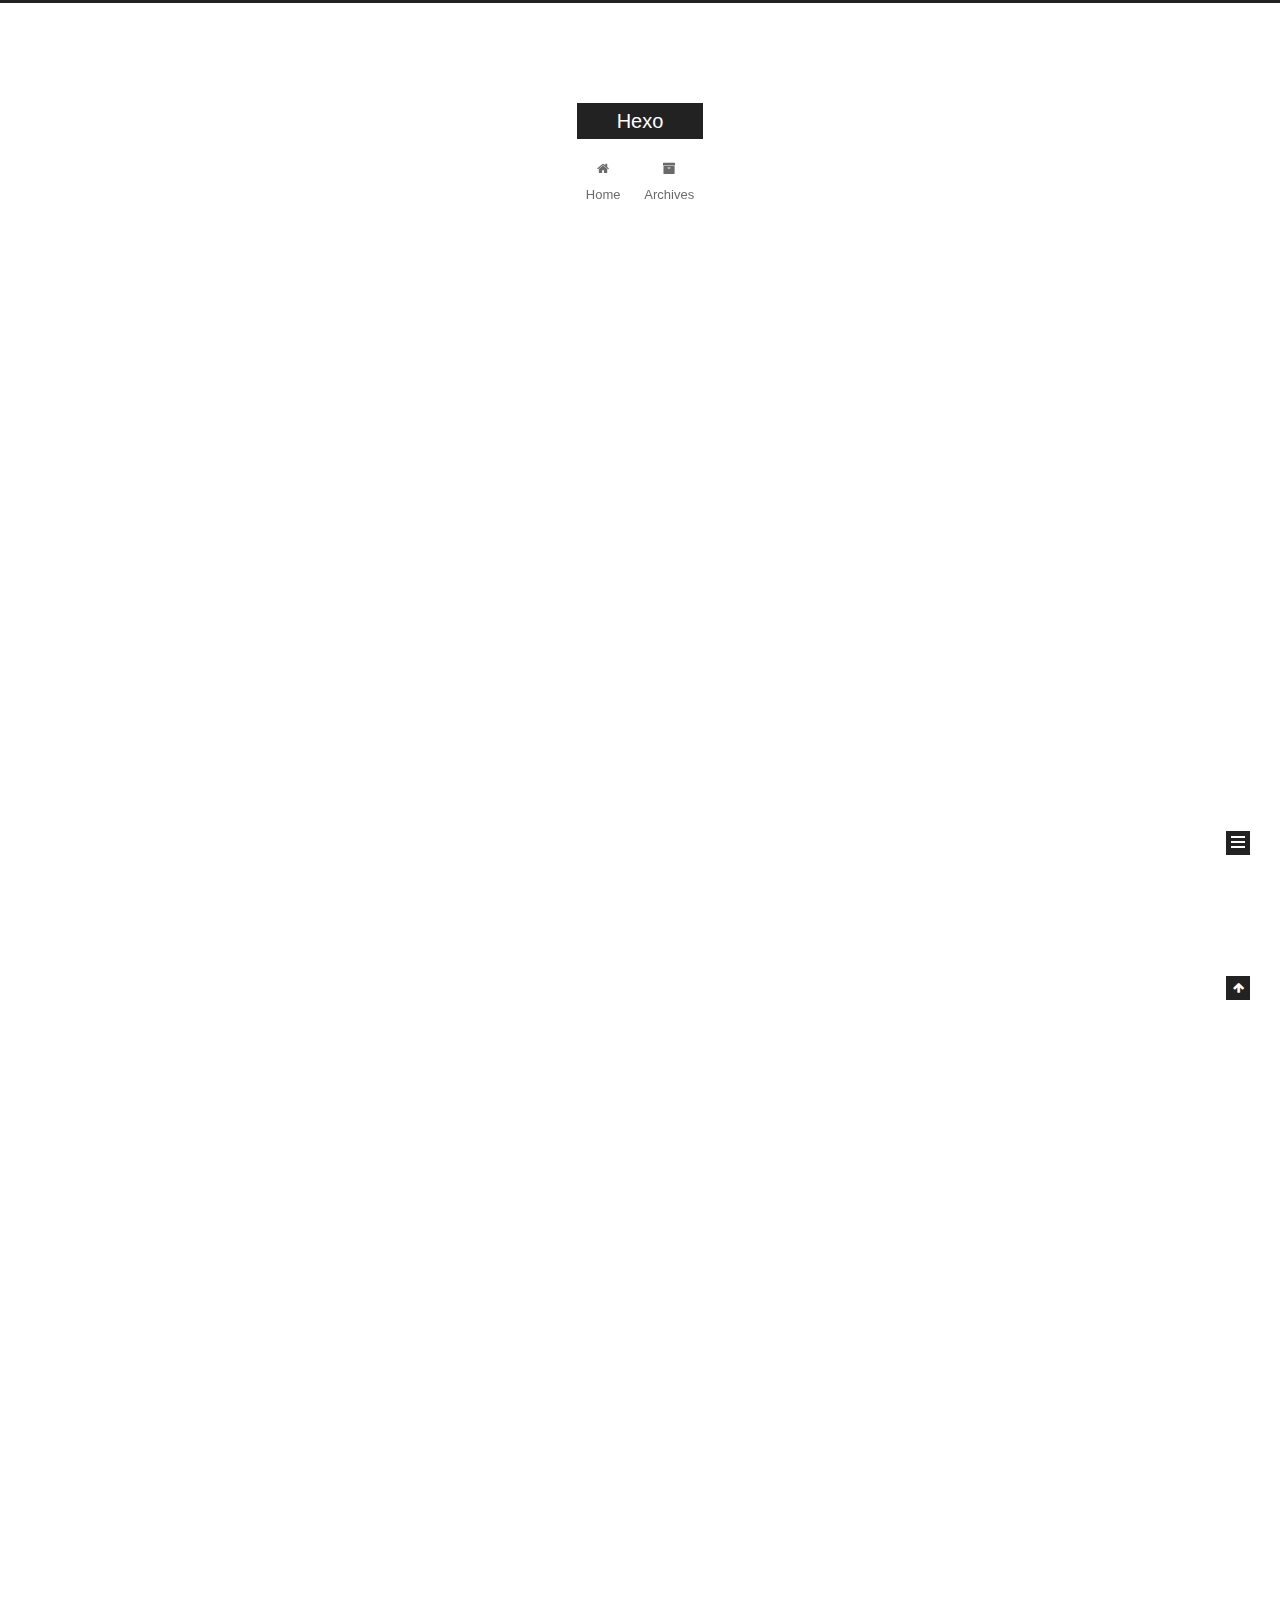
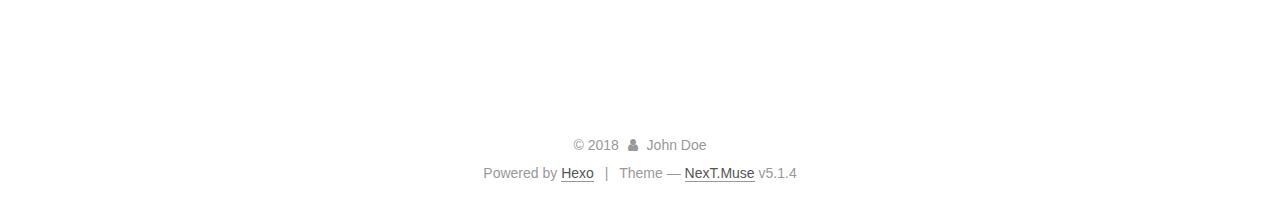
==== commit bcfe0c55: "Site updated: 2018-07-18 18:02:25" ====
--- a/index.html
+++ b/index.html
@@ -1,162 +1,544 @@
 <!DOCTYPE html>
-<html>
+
+
+
+  
+
+
+<html class="theme-next muse use-motion" lang="">
 <head>
-  <meta charset="utf-8">
-  
-
-  
-  <title>Hexo</title>
-  <meta name="viewport" content="width=device-width, initial-scale=1, maximum-scale=1">
-  <meta property="og:type" content="website">
+  <meta charset="UTF-8"/>
+<meta http-equiv="X-UA-Compatible" content="IE=edge" />
+<meta name="viewport" content="width=device-width, initial-scale=1, maximum-scale=1"/>
+<meta name="theme-color" content="#222">
+
+
+
+
+
+
+
+
+
+<meta http-equiv="Cache-Control" content="no-transform" />
+<meta http-equiv="Cache-Control" content="no-siteapp" />
+
+
+
+
+
+
+
+
+
+
+
+
+
+
+
+
+  
+  
+  <link href="/lib/fancybox/source/jquery.fancybox.css?v=2.1.5" rel="stylesheet" type="text/css" />
+
+
+
+
+
+
+
+<link href="/lib/font-awesome/css/font-awesome.min.css?v=4.6.2" rel="stylesheet" type="text/css" />
+
+<link href="/css/main.css?v=5.1.4" rel="stylesheet" type="text/css" />
+
+
+  <link rel="apple-touch-icon" sizes="180x180" href="/images/apple-touch-icon-next.png?v=5.1.4">
+
+
+  <link rel="icon" type="image/png" sizes="32x32" href="/images/favicon-32x32-next.png?v=5.1.4">
+
+
+  <link rel="icon" type="image/png" sizes="16x16" href="/images/favicon-16x16-next.png?v=5.1.4">
+
+
+  <link rel="mask-icon" href="/images/logo.svg?v=5.1.4" color="#222">
+
+
+
+
+
+  <meta name="keywords" content="Hexo, NexT" />
+
+
+
+
+
+
+
+
+
+
+<meta property="og:type" content="website">
 <meta property="og:title" content="Hexo">
 <meta property="og:url" content="http://yoursite.com/index.html">
 <meta property="og:site_name" content="Hexo">
 <meta property="og:locale" content="default">
 <meta name="twitter:card" content="summary">
 <meta name="twitter:title" content="Hexo">
-  
-    <link rel="alternate" href="/atom.xml" title="Hexo" type="application/atom+xml">
-  
-  
-    <link rel="icon" href="/favicon.png">
-  
-  
-    <link href="//fonts.googleapis.com/css?family=Source+Code+Pro" rel="stylesheet" type="text/css">
-  
-  <link rel="stylesheet" href="/css/style.css">
+
+
+
+<script type="text/javascript" id="hexo.configurations">
+  var NexT = window.NexT || {};
+  var CONFIG = {
+    root: '/',
+    scheme: 'Muse',
+    version: '5.1.4',
+    sidebar: {"position":"left","display":"post","offset":12,"b2t":false,"scrollpercent":false,"onmobile":false},
+    fancybox: true,
+    tabs: true,
+    motion: {"enable":true,"async":false,"transition":{"post_block":"fadeIn","post_header":"slideDownIn","post_body":"slideDownIn","coll_header":"slideLeftIn","sidebar":"slideUpIn"}},
+    duoshuo: {
+      userId: '0',
+      author: 'Author'
+    },
+    algolia: {
+      applicationID: '',
+      apiKey: '',
+      indexName: '',
+      hits: {"per_page":10},
+      labels: {"input_placeholder":"Search for Posts","hits_empty":"We didn't find any results for the search: ${query}","hits_stats":"${hits} results found in ${time} ms"}
+    }
+  };
+</script>
+
+
+
+  <link rel="canonical" href="http://yoursite.com/"/>
+
+
+
+
+
+  <title>Hexo</title>
+  
+
+
+
+
+
+
+
+
 </head>
 
-<body>
-  <div id="container">
-    <div id="wrap">
-      <header id="header">
-  <div id="banner"></div>
-  <div id="header-outer" class="outer">
-    <div id="header-title" class="inner">
-      <h1 id="logo-wrap">
-        <a href="/" id="logo">Hexo</a>
-      </h1>
-      
+<body itemscope itemtype="http://schema.org/WebPage" lang="default">
+
+  
+  
+    
+  
+
+  <div class="container sidebar-position-left 
+  page-home">
+    <div class="headband"></div>
+
+    <header id="header" class="header" itemscope itemtype="http://schema.org/WPHeader">
+      <div class="header-inner"><div class="site-brand-wrapper">
+  <div class="site-meta ">
+    
+
+    <div class="custom-logo-site-title">
+      <a href="/"  class="brand" rel="start">
+        <span class="logo-line-before"><i></i></span>
+        <span class="site-title">Hexo</span>
+        <span class="logo-line-after"><i></i></span>
+      </a>
     </div>
-    <div id="header-inner" class="inner">
-      <nav id="main-nav">
-        <a id="main-nav-toggle" class="nav-icon"></a>
-        
-          <a class="main-nav-link" href="/">Home</a>
-        
-          <a class="main-nav-link" href="/archives">Archives</a>
-        
-      </nav>
-      <nav id="sub-nav">
-        
-          <a id="nav-rss-link" class="nav-icon" href="/atom.xml" title="RSS Feed"></a>
-        
-        <a id="nav-search-btn" class="nav-icon" title="Search"></a>
-      </nav>
-      <div id="search-form-wrap">
-        <form action="//google.com/search" method="get" accept-charset="UTF-8" class="search-form"><input type="search" name="q" class="search-form-input" placeholder="Search"><button type="submit" class="search-form-submit">&#xF002;</button><input type="hidden" name="sitesearch" value="http://yoursite.com"></form>
-      </div>
+      
+        <p class="site-subtitle"></p>
+      
+  </div>
+
+  <div class="site-nav-toggle">
+    <button>
+      <span class="btn-bar"></span>
+      <span class="btn-bar"></span>
+      <span class="btn-bar"></span>
+    </button>
+  </div>
+</div>
+
+<nav class="site-nav">
+  
+
+  
+    <ul id="menu" class="menu">
+      
+        
+        <li class="menu-item menu-item-home">
+          <a href="/" rel="section">
+            
+              <i class="menu-item-icon fa fa-fw fa-home"></i> <br />
+            
+            Home
+          </a>
+        </li>
+      
+        
+        <li class="menu-item menu-item-archives">
+          <a href="/archives/" rel="section">
+            
+              <i class="menu-item-icon fa fa-fw fa-archive"></i> <br />
+            
+            Archives
+          </a>
+        </li>
+      
+
+      
+    </ul>
+  
+
+  
+</nav>
+
+
+
+ </div>
+    </header>
+
+    <main id="main" class="main">
+      <div class="main-inner">
+        <div class="content-wrap">
+          <div id="content" class="content">
+            
+  <section id="posts" class="posts-expand">
+    
+      
+
+  
+
+  
+  
+  
+
+  <article class="post post-type-normal" itemscope itemtype="http://schema.org/Article">
+  
+  
+  
+  <div class="post-block">
+    <link itemprop="mainEntityOfPage" href="http://yoursite.com/2018/07/18/欢迎/">
+
+    <span hidden itemprop="author" itemscope itemtype="http://schema.org/Person">
+      <meta itemprop="name" content="John Doe">
+      <meta itemprop="description" content="">
+      <meta itemprop="image" content="/images/avatar.gif">
+    </span>
+
+    <span hidden itemprop="publisher" itemscope itemtype="http://schema.org/Organization">
+      <meta itemprop="name" content="Hexo">
+    </span>
+
+    
+      <header class="post-header">
+
+        
+        
+          <h1 class="post-title" itemprop="name headline">
+                
+                <a class="post-title-link" href="/2018/07/18/欢迎/" itemprop="url">欢迎</a></h1>
+        
+
+        <div class="post-meta">
+          <span class="post-time">
+            
+              <span class="post-meta-item-icon">
+                <i class="fa fa-calendar-o"></i>
+              </span>
+              
+                <span class="post-meta-item-text">Posted on</span>
+              
+              <time title="Post created" itemprop="dateCreated datePublished" datetime="2018-07-18T15:47:14+08:00">
+                2018-07-18
+              </time>
+            
+
+            
+
+            
+          </span>
+
+          
+
+          
+            
+          
+
+          
+          
+
+          
+
+          
+
+          
+
+        </div>
+      </header>
+    
+
+    
+    
+    
+    <div class="post-body" itemprop="articleBody">
+
+      
+      
+
+      
+        
+          
+            
+          
+        
+      
     </div>
-  </div>
-</header>
-      <div class="outer">
-        <section id="main">
-  
-    <article id="post-欢迎" class="article article-type-post" itemscope itemprop="blogPost">
-  <div class="article-meta">
-    <a href="/2018/07/18/欢迎/" class="article-date">
-  <time datetime="2018-07-18T07:47:14.000Z" itemprop="datePublished">2018-07-18</time>
-</a>
-    
-  </div>
-  <div class="article-inner">
-    
-    
-      <header class="article-header">
-        
-  
-    <h1 itemprop="name">
-      <a class="article-title" href="/2018/07/18/欢迎/">欢迎</a>
-    </h1>
-  
-
-      </header>
-    
-    <div class="article-entry" itemprop="articleBody">
-      
-        
-      
-    </div>
-    <footer class="article-footer">
-      <a data-url="http://yoursite.com/2018/07/18/欢迎/" data-id="cjjqtrh8h0002ckvfih6u0ksq" class="article-share-link">Share</a>
-      
+    
+    
+    
+
+    
+
+    
+
+    
+
+    <footer class="post-footer">
+      
+
+      
+
+      
+
+      
+      
+        <div class="post-eof"></div>
       
     </footer>
   </div>
   
-</article>
-
-
-  
-    <article id="post-你好" class="article article-type-post" itemscope itemprop="blogPost">
-  <div class="article-meta">
-    <a href="/2018/07/18/你好/" class="article-date">
-  <time datetime="2018-07-18T07:13:41.000Z" itemprop="datePublished">2018-07-18</time>
-</a>
-    
-  </div>
-  <div class="article-inner">
-    
-    
-      <header class="article-header">
-        
-  
-    <h1 itemprop="name">
-      <a class="article-title" href="/2018/07/18/你好/">你好</a>
-    </h1>
-  
-
+  
+  
+  </article>
+
+
+    
+      
+
+  
+
+  
+  
+  
+
+  <article class="post post-type-normal" itemscope itemtype="http://schema.org/Article">
+  
+  
+  
+  <div class="post-block">
+    <link itemprop="mainEntityOfPage" href="http://yoursite.com/2018/07/18/你好/">
+
+    <span hidden itemprop="author" itemscope itemtype="http://schema.org/Person">
+      <meta itemprop="name" content="John Doe">
+      <meta itemprop="description" content="">
+      <meta itemprop="image" content="/images/avatar.gif">
+    </span>
+
+    <span hidden itemprop="publisher" itemscope itemtype="http://schema.org/Organization">
+      <meta itemprop="name" content="Hexo">
+    </span>
+
+    
+      <header class="post-header">
+
+        
+        
+          <h1 class="post-title" itemprop="name headline">
+                
+                <a class="post-title-link" href="/2018/07/18/你好/" itemprop="url">你好</a></h1>
+        
+
+        <div class="post-meta">
+          <span class="post-time">
+            
+              <span class="post-meta-item-icon">
+                <i class="fa fa-calendar-o"></i>
+              </span>
+              
+                <span class="post-meta-item-text">Posted on</span>
+              
+              <time title="Post created" itemprop="dateCreated datePublished" datetime="2018-07-18T15:13:41+08:00">
+                2018-07-18
+              </time>
+            
+
+            
+
+            
+          </span>
+
+          
+
+          
+            
+          
+
+          
+          
+
+          
+
+          
+
+          
+
+        </div>
       </header>
     
-    <div class="article-entry" itemprop="articleBody">
-      
+
+    
+    
+    
+    <div class="post-body" itemprop="articleBody">
+
+      
+      
+
+      
+        
+          
+            
+          
         
       
     </div>
-    <footer class="article-footer">
-      <a data-url="http://yoursite.com/2018/07/18/你好/" data-id="cjjqtrh8e0001ckvfk63q703u" class="article-share-link">Share</a>
-      
+    
+    
+    
+
+    
+
+    
+
+    
+
+    <footer class="post-footer">
+      
+
+      
+
+      
+
+      
+      
+        <div class="post-eof"></div>
       
     </footer>
   </div>
   
-</article>
-
-
-  
-    <article id="post-hello-world" class="article article-type-post" itemscope itemprop="blogPost">
-  <div class="article-meta">
-    <a href="/2018/07/17/hello-world/" class="article-date">
-  <time datetime="2018-07-17T14:20:01.347Z" itemprop="datePublished">2018-07-17</time>
-</a>
-    
-  </div>
-  <div class="article-inner">
-    
-    
-      <header class="article-header">
-        
-  
-    <h1 itemprop="name">
-      <a class="article-title" href="/2018/07/17/hello-world/">Hello World</a>
-    </h1>
-  
-
+  
+  
+  </article>
+
+
+    
+      
+
+  
+
+  
+  
+  
+
+  <article class="post post-type-normal" itemscope itemtype="http://schema.org/Article">
+  
+  
+  
+  <div class="post-block">
+    <link itemprop="mainEntityOfPage" href="http://yoursite.com/2018/07/17/hello-world/">
+
+    <span hidden itemprop="author" itemscope itemtype="http://schema.org/Person">
+      <meta itemprop="name" content="John Doe">
+      <meta itemprop="description" content="">
+      <meta itemprop="image" content="/images/avatar.gif">
+    </span>
+
+    <span hidden itemprop="publisher" itemscope itemtype="http://schema.org/Organization">
+      <meta itemprop="name" content="Hexo">
+    </span>
+
+    
+      <header class="post-header">
+
+        
+        
+          <h1 class="post-title" itemprop="name headline">
+                
+                <a class="post-title-link" href="/2018/07/17/hello-world/" itemprop="url">Hello World</a></h1>
+        
+
+        <div class="post-meta">
+          <span class="post-time">
+            
+              <span class="post-meta-item-icon">
+                <i class="fa fa-calendar-o"></i>
+              </span>
+              
+                <span class="post-meta-item-text">Posted on</span>
+              
+              <time title="Post created" itemprop="dateCreated datePublished" datetime="2018-07-17T22:20:01+08:00">
+                2018-07-17
+              </time>
+            
+
+            
+
+            
+          </span>
+
+          
+
+          
+            
+          
+
+          
+          
+
+          
+
+          
+
+          
+
+        </div>
       </header>
     
-    <div class="article-entry" itemprop="articleBody">
-      
-        <p>Welcome to <a href="https://hexo.io/" target="_blank" rel="noopener">Hexo</a>! This is your very first post. Check <a href="https://hexo.io/docs/" target="_blank" rel="noopener">documentation</a> for more info. If you get any problems when using Hexo, you can find the answer in <a href="https://hexo.io/docs/troubleshooting.html" target="_blank" rel="noopener">troubleshooting</a> or you can ask me on <a href="https://github.com/hexojs/hexo/issues" target="_blank" rel="noopener">GitHub</a>.</p>
+
+    
+    
+    
+    <div class="post-body" itemprop="articleBody">
+
+      
+      
+
+      
+        
+          
+            <p>Welcome to <a href="https://hexo.io/" target="_blank" rel="noopener">Hexo</a>! This is your very first post. Check <a href="https://hexo.io/docs/" target="_blank" rel="noopener">documentation</a> for more info. If you get any problems when using Hexo, you can find the answer in <a href="https://hexo.io/docs/troubleshooting.html" target="_blank" rel="noopener">troubleshooting</a> or you can ask me on <a href="https://github.com/hexojs/hexo/issues" target="_blank" rel="noopener">GitHub</a>.</p>
 <h2 id="Quick-Start"><a href="#Quick-Start" class="headerlink" title="Quick Start"></a>Quick Start</h2><h3 id="Create-a-new-post"><a href="#Create-a-new-post" class="headerlink" title="Create a new post"></a>Create a new post</h3><figure class="highlight bash"><table><tr><td class="gutter"><pre><span class="line">1</span><br></pre></td><td class="code"><pre><span class="line">$ hexo new <span class="string">"My New Post"</span></span><br></pre></td></tr></table></figure>
 <p>More info: <a href="https://hexo.io/docs/writing.html" target="_blank" rel="noopener">Writing</a></p>
 <h3 id="Run-server"><a href="#Run-server" class="headerlink" title="Run server"></a>Run server</h3><figure class="highlight bash"><table><tr><td class="gutter"><pre><span class="line">1</span><br></pre></td><td class="code"><pre><span class="line">$ hexo server</span><br></pre></td></tr></table></figure>
@@ -166,99 +548,307 @@
 <h3 id="Deploy-to-remote-sites"><a href="#Deploy-to-remote-sites" class="headerlink" title="Deploy to remote sites"></a>Deploy to remote sites</h3><figure class="highlight bash"><table><tr><td class="gutter"><pre><span class="line">1</span><br></pre></td><td class="code"><pre><span class="line">$ hexo deploy</span><br></pre></td></tr></table></figure>
 <p>More info: <a href="https://hexo.io/docs/deployment.html" target="_blank" rel="noopener">Deployment</a></p>
 
+          
+        
       
     </div>
-    <footer class="article-footer">
-      <a data-url="http://yoursite.com/2018/07/17/hello-world/" data-id="cjjqtrh890000ckvfyclg043f" class="article-share-link">Share</a>
-      
+    
+    
+    
+
+    
+
+    
+
+    
+
+    <footer class="post-footer">
+      
+
+      
+
+      
+
+      
+      
+        <div class="post-eof"></div>
       
     </footer>
   </div>
   
-</article>
-
-
-  
-
-
-</section>
-        
-          <aside id="sidebar">
-  
-    
-
-  
-    
-
-  
-    
-  
-    
-  <div class="widget-wrap">
-    <h3 class="widget-title">Archives</h3>
-    <div class="widget">
-      <ul class="archive-list"><li class="archive-list-item"><a class="archive-list-link" href="/archives/2018/07/">July 2018</a></li></ul>
+  
+  
+  </article>
+
+
+    
+  </section>
+
+  
+
+
+          </div>
+          
+
+
+          
+
+        </div>
+        
+          
+  
+  <div class="sidebar-toggle">
+    <div class="sidebar-toggle-line-wrap">
+      <span class="sidebar-toggle-line sidebar-toggle-line-first"></span>
+      <span class="sidebar-toggle-line sidebar-toggle-line-middle"></span>
+      <span class="sidebar-toggle-line sidebar-toggle-line-last"></span>
     </div>
   </div>
 
-
-  
-    
-  <div class="widget-wrap">
-    <h3 class="widget-title">Recent Posts</h3>
-    <div class="widget">
-      <ul>
-        
-          <li>
-            <a href="/2018/07/18/欢迎/">欢迎</a>
-          </li>
-        
-          <li>
-            <a href="/2018/07/18/你好/">你好</a>
-          </li>
-        
-          <li>
-            <a href="/2018/07/17/hello-world/">Hello World</a>
-          </li>
-        
-      </ul>
+  <aside id="sidebar" class="sidebar">
+    
+    <div class="sidebar-inner">
+
+      
+
+      
+
+      <section class="site-overview-wrap sidebar-panel sidebar-panel-active">
+        <div class="site-overview">
+          <div class="site-author motion-element" itemprop="author" itemscope itemtype="http://schema.org/Person">
+            
+              <p class="site-author-name" itemprop="name">John Doe</p>
+              <p class="site-description motion-element" itemprop="description"></p>
+          </div>
+
+          <nav class="site-state motion-element">
+
+            
+              <div class="site-state-item site-state-posts">
+              
+                <a href="/archives/">
+              
+                  <span class="site-state-item-count">3</span>
+                  <span class="site-state-item-name">posts</span>
+                </a>
+              </div>
+            
+
+            
+
+            
+
+          </nav>
+
+          
+
+          
+
+          
+          
+
+          
+          
+
+          
+
+        </div>
+      </section>
+
+      
+
+      
+
     </div>
+  </aside>
+
+
+        
+      </div>
+    </main>
+
+    <footer id="footer" class="footer">
+      <div class="footer-inner">
+        <div class="copyright">&copy; <span itemprop="copyrightYear">2018</span>
+  <span class="with-love">
+    <i class="fa fa-user"></i>
+  </span>
+  <span class="author" itemprop="copyrightHolder">John Doe</span>
+
+  
+</div>
+
+
+  <div class="powered-by">Powered by <a class="theme-link" target="_blank" href="https://hexo.io">Hexo</a></div>
+
+
+
+  <span class="post-meta-divider">|</span>
+
+
+
+  <div class="theme-info">Theme &mdash; <a class="theme-link" target="_blank" href="https://github.com/iissnan/hexo-theme-next">NexT.Muse</a> v5.1.4</div>
+
+
+
+
+        
+
+
+
+
+
+
+
+        
+      </div>
+    </footer>
+
+    
+      <div class="back-to-top">
+        <i class="fa fa-arrow-up"></i>
+        
+      </div>
+    
+
+    
+
   </div>
 
   
-</aside>
-        
-      </div>
-      <footer id="footer">
-  
-  <div class="outer">
-    <div id="footer-info" class="inner">
-      &copy; 2018 John Doe<br>
-      Powered by <a href="http://hexo.io/" target="_blank">Hexo</a>
-    </div>
-  </div>
-</footer>
-    </div>
-    <nav id="mobile-nav">
-  
-    <a href="/" class="mobile-nav-link">Home</a>
-  
-    <a href="/archives" class="mobile-nav-link">Archives</a>
-  
-</nav>
-    
-
-<script src="//ajax.googleapis.com/ajax/libs/jquery/2.0.3/jquery.min.js"></script>
-
-
-  <link rel="stylesheet" href="/fancybox/jquery.fancybox.css">
-  <script src="/fancybox/jquery.fancybox.pack.js"></script>
-
-
-<script src="/js/script.js"></script>
-
-
-
-  </div>
+
+<script type="text/javascript">
+  if (Object.prototype.toString.call(window.Promise) !== '[object Function]') {
+    window.Promise = null;
+  }
+</script>
+
+
+
+
+
+
+
+
+
+  
+
+
+
+
+
+
+
+
+
+
+
+
+  
+  
+    <script type="text/javascript" src="/lib/jquery/index.js?v=2.1.3"></script>
+  
+
+  
+  
+    <script type="text/javascript" src="/lib/fastclick/lib/fastclick.min.js?v=1.0.6"></script>
+  
+
+  
+  
+    <script type="text/javascript" src="/lib/jquery_lazyload/jquery.lazyload.js?v=1.9.7"></script>
+  
+
+  
+  
+    <script type="text/javascript" src="/lib/velocity/velocity.min.js?v=1.2.1"></script>
+  
+
+  
+  
+    <script type="text/javascript" src="/lib/velocity/velocity.ui.min.js?v=1.2.1"></script>
+  
+
+  
+  
+    <script type="text/javascript" src="/lib/fancybox/source/jquery.fancybox.pack.js?v=2.1.5"></script>
+  
+
+
+  
+
+
+  <script type="text/javascript" src="/js/src/utils.js?v=5.1.4"></script>
+
+  <script type="text/javascript" src="/js/src/motion.js?v=5.1.4"></script>
+
+
+
+  
+  
+
+  
+
+  
+
+
+  <script type="text/javascript" src="/js/src/bootstrap.js?v=5.1.4"></script>
+
+
+
+  
+
+
+  
+
+
+
+
+	
+
+
+
+
+
+  
+
+
+
+
+
+  
+
+
+
+
+
+
+
+
+
+
+
+
+  
+
+
+
+
+
+  
+
+  
+
+  
+
+  
+  
+
+  
+
+  
+
+  
+
 </body>
-</html>+</html>
--- a/css/main.css
+++ b/css/main.css
@@ -0,0 +1,2662 @@
+/* normalize.css v3.0.2 | MIT License | git.io/normalize */
+html {
+  font-family: sans-serif; /* 1 */
+  -ms-text-size-adjust: 100%; /* 2 */
+  -webkit-text-size-adjust: 100%; /* 2 */
+}
+body {
+  margin: 0;
+}
+article,
+aside,
+details,
+figcaption,
+figure,
+footer,
+header,
+hgroup,
+main,
+menu,
+nav,
+section,
+summary {
+  display: block;
+}
+audio,
+canvas,
+progress,
+video {
+  display: inline-block; /* 1 */
+  vertical-align: baseline; /* 2 */
+}
+audio:not([controls]) {
+  display: none;
+  height: 0;
+}
+[hidden],
+template {
+  display: none;
+}
+a {
+  background-color: transparent;
+}
+a:active,
+a:hover {
+  outline: 0;
+}
+abbr[title] {
+  border-bottom: 1px dotted;
+}
+b,
+strong {
+  font-weight: bold;
+}
+dfn {
+  font-style: italic;
+}
+h1 {
+  font-size: 2em;
+  margin: 0.67em 0;
+}
+mark {
+  background: #ff0;
+  color: #000;
+}
+small {
+  font-size: 80%;
+}
+sub,
+sup {
+  font-size: 75%;
+  line-height: 0;
+  position: relative;
+  vertical-align: baseline;
+}
+sup {
+  top: -0.5em;
+}
+sub {
+  bottom: -0.25em;
+}
+img {
+  border: 0;
+}
+svg:not(:root) {
+  overflow: hidden;
+}
+figure {
+  margin: 1em 40px;
+}
+hr {
+  -moz-box-sizing: content-box;
+  box-sizing: content-box;
+  height: 0;
+}
+pre {
+  overflow: auto;
+}
+code,
+kbd,
+pre,
+samp {
+  font-family: monospace, monospace;
+  font-size: 1em;
+}
+button,
+input,
+optgroup,
+select,
+textarea {
+  color: inherit; /* 1 */
+  font: inherit; /* 2 */
+  margin: 0; /* 3 */
+}
+button {
+  overflow: visible;
+}
+button,
+select {
+  text-transform: none;
+}
+button,
+html input[type="button"],
+input[type="reset"],
+input[type="submit"] {
+  -webkit-appearance: button; /* 2 */
+  cursor: pointer; /* 3 */
+}
+button[disabled],
+html input[disabled] {
+  cursor: default;
+}
+button::-moz-focus-inner,
+input::-moz-focus-inner {
+  border: 0;
+  padding: 0;
+}
+input {
+  line-height: normal;
+}
+input[type="checkbox"],
+input[type="radio"] {
+  box-sizing: border-box; /* 1 */
+  padding: 0; /* 2 */
+}
+input[type="number"]::-webkit-inner-spin-button,
+input[type="number"]::-webkit-outer-spin-button {
+  height: auto;
+}
+input[type="search"] {
+  -webkit-appearance: textfield; /* 1 */
+  -moz-box-sizing: content-box;
+  -webkit-box-sizing: content-box; /* 2 */
+  box-sizing: content-box;
+}
+input[type="search"]::-webkit-search-cancel-button,
+input[type="search"]::-webkit-search-decoration {
+  -webkit-appearance: none;
+}
+fieldset {
+  border: 1px solid #c0c0c0;
+  margin: 0 2px;
+  padding: 0.35em 0.625em 0.75em;
+}
+legend {
+  border: 0; /* 1 */
+  padding: 0; /* 2 */
+}
+textarea {
+  overflow: auto;
+}
+optgroup {
+  font-weight: bold;
+}
+table {
+  border-collapse: collapse;
+  border-spacing: 0;
+}
+td,
+th {
+  padding: 0;
+}
+::selection {
+  background: #262a30;
+  color: #fff;
+}
+body {
+  position: relative;
+  font-family: 'Lato', "PingFang SC", "Microsoft YaHei", sans-serif;
+  font-size: 14px;
+  line-height: 2;
+  color: #555;
+  background: #fff;
+}
+@media (max-width: 767px) {
+  body {
+    padding-right: 0 !important;
+  }
+}
+@media (min-width: 768px) and (max-width: 991px) {
+  body {
+    padding-right: 0 !important;
+  }
+}
+@media (min-width: 1600px) {
+  body {
+    font-size: 16px;
+  }
+}
+h1,
+h2,
+h3,
+h4,
+h5,
+h6 {
+  margin: 0;
+  padding: 0;
+  font-weight: bold;
+  line-height: 1.5;
+  font-family: 'Lato', "PingFang SC", "Microsoft YaHei", sans-serif;
+}
+h2,
+h3,
+h4,
+h5,
+h6 {
+  margin: 20px 0 15px;
+}
+h1 {
+  font-size: 22px;
+}
+@media (max-width: 767px) {
+  h1 {
+    font-size: 18px;
+  }
+}
+h2 {
+  font-size: 20px;
+}
+@media (max-width: 767px) {
+  h2 {
+    font-size: 16px;
+  }
+}
+h3 {
+  font-size: 18px;
+}
+@media (max-width: 767px) {
+  h3 {
+    font-size: 14px;
+  }
+}
+h4 {
+  font-size: 16px;
+}
+@media (max-width: 767px) {
+  h4 {
+    font-size: 12px;
+  }
+}
+h5 {
+  font-size: 14px;
+}
+@media (max-width: 767px) {
+  h5 {
+    font-size: 10px;
+  }
+}
+h6 {
+  font-size: 12px;
+}
+@media (max-width: 767px) {
+  h6 {
+    font-size: 8px;
+  }
+}
+p {
+  margin: 0 0 20px 0;
+}
+a {
+  color: #555;
+  text-decoration: none;
+  outline: none;
+  border-bottom: 1px solid #999;
+  word-wrap: break-word;
+}
+a:hover {
+  color: #222;
+  border-bottom-color: #222;
+}
+blockquote {
+  margin: 0;
+  padding: 0;
+}
+img {
+  display: block;
+  margin: auto;
+  max-width: 100%;
+  height: auto;
+}
+hr {
+  margin: 40px 0;
+  height: 3px;
+  border: none;
+  background-color: #ddd;
+  background-image: repeating-linear-gradient(-45deg, #fff, #fff 4px, transparent 4px, transparent 8px);
+}
+blockquote {
+  padding: 0 15px;
+  color: #666;
+  border-left: 4px solid #ddd;
+}
+blockquote cite::before {
+  content: "-";
+  padding: 0 5px;
+}
+dt {
+  font-weight: 700;
+}
+dd {
+  margin: 0;
+  padding: 0;
+}
+kbd {
+  border: 1px solid #ccc;
+  border-radius: 0.2em;
+  box-shadow: 0.1em 0.1em 0.2em rgba(0,0,0,0.1);
+  background-color: #f9f9f9;
+  font-family: inherit;
+  background-image: -webkit-linear-gradient(top, #eee, #fff, #eee);
+  padding: 0.1em 0.3em;
+  white-space: nowrap;
+}
+.text-left {
+  text-align: left;
+}
+.text-center {
+  text-align: center;
+}
+.text-right {
+  text-align: right;
+}
+.text-justify {
+  text-align: justify;
+}
+.text-nowrap {
+  white-space: nowrap;
+}
+.text-lowercase {
+  text-transform: lowercase;
+}
+.text-uppercase {
+  text-transform: uppercase;
+}
+.text-capitalize {
+  text-transform: capitalize;
+}
+.center-block {
+  display: block;
+  margin-left: auto;
+  margin-right: auto;
+}
+.clearfix:before,
+.clearfix:after {
+  content: " ";
+  display: table;
+}
+.clearfix:after {
+  clear: both;
+}
+.pullquote {
+  width: 45%;
+}
+.pullquote.left {
+  float: left;
+  margin-left: 5px;
+  margin-right: 10px;
+}
+.pullquote.right {
+  float: right;
+  margin-left: 10px;
+  margin-right: 5px;
+}
+.affix.affix.affix {
+  position: fixed;
+}
+.translation {
+  margin-top: -20px;
+  font-size: 14px;
+  color: #999;
+}
+.scrollbar-measure {
+  width: 100px;
+  height: 100px;
+  overflow: scroll;
+  position: absolute;
+  top: -9999px;
+}
+.use-motion .motion-element {
+  opacity: 0;
+}
+table {
+  margin: 20px 0;
+  width: 100%;
+  border-collapse: collapse;
+  border-spacing: 0;
+  border: 1px solid #ddd;
+  font-size: 14px;
+  table-layout: fixed;
+  word-wrap: break-all;
+}
+table>tbody>tr:nth-of-type(odd) {
+  background-color: #f9f9f9;
+}
+table>tbody>tr:hover {
+  background-color: #f5f5f5;
+}
+caption,
+th,
+td {
+  padding: 8px;
+  text-align: left;
+  vertical-align: middle;
+  font-weight: normal;
+}
+th,
+td {
+  border-bottom: 3px solid #ddd;
+  border-right: 1px solid #eee;
+}
+th {
+  padding-bottom: 10px;
+  font-weight: 700;
+}
+td {
+  border-bottom-width: 1px;
+}
+html,
+body {
+  height: 100%;
+}
+.container {
+  position: relative;
+  min-height: 100%;
+}
+.header-inner {
+  margin: 0 auto;
+  padding: 100px 0 70px;
+  width: 700px;
+}
+@media (min-width: 1600px) {
+  .container .header-inner {
+    width: 900px;
+  }
+}
+.main {
+  padding-bottom: 150px;
+}
+.main-inner {
+  margin: 0 auto;
+  width: 700px;
+}
+@media (min-width: 1600px) {
+  .container .main-inner {
+    width: 900px;
+  }
+}
+.footer {
+  position: absolute;
+  left: 0;
+  bottom: 0;
+  width: 100%;
+  min-height: 50px;
+}
+.footer-inner {
+  box-sizing: border-box;
+  margin: 20px auto;
+  width: 700px;
+}
+@media (min-width: 1600px) {
+  .container .footer-inner {
+    width: 900px;
+  }
+}
+pre,
+.highlight {
+  overflow: auto;
+  margin: 20px 0;
+  padding: 0;
+  font-size: 13px;
+  color: #4d4d4c;
+  background: #f7f7f7;
+  line-height: 1.6;
+}
+pre,
+code {
+  font-family: consolas, Menlo, "PingFang SC", "Microsoft YaHei", monospace;
+}
+code {
+  padding: 2px 4px;
+  word-wrap: break-word;
+  color: #555;
+  background: #eee;
+  border-radius: 3px;
+  font-size: 13px;
+}
+pre {
+  padding: 10px;
+}
+pre code {
+  padding: 0;
+  color: #4d4d4c;
+  background: none;
+  text-shadow: none;
+}
+.highlight {
+  border-radius: 1px;
+}
+.highlight pre {
+  border: none;
+  margin: 0;
+  padding: 10px 0;
+}
+.highlight table {
+  margin: 0;
+  width: auto;
+  border: none;
+}
+.highlight td {
+  border: none;
+  padding: 0;
+}
+.highlight figcaption {
+  font-size: 1em;
+  color: #4d4d4c;
+  line-height: 1em;
+  margin-bottom: 1em;
+}
+.highlight figcaption:before,
+.highlight figcaption:after {
+  content: " ";
+  display: table;
+}
+.highlight figcaption:after {
+  clear: both;
+}
+.highlight figcaption a {
+  float: right;
+  color: #4d4d4c;
+}
+.highlight figcaption a:hover {
+  border-bottom-color: #4d4d4c;
+}
+.highlight .gutter pre {
+  padding-left: 10px;
+  padding-right: 10px;
+  color: #869194;
+  text-align: right;
+  background-color: #eff2f3;
+}
+.highlight .code pre {
+  width: 100%;
+  padding-left: 10px;
+  padding-right: 10px;
+  background-color: #f7f7f7;
+}
+.highlight .line {
+  height: 20px;
+}
+.gutter {
+  -webkit-user-select: none;
+  -moz-user-select: none;
+  -ms-user-select: none;
+  user-select: none;
+}
+.gist table {
+  width: auto;
+}
+.gist table td {
+  border: none;
+}
+pre .deletion {
+  background: #fdd;
+}
+pre .addition {
+  background: #dfd;
+}
+pre .meta {
+  color: #8959a8;
+}
+pre .comment {
+  color: #8e908c;
+}
+pre .variable,
+pre .attribute,
+pre .tag,
+pre .regexp,
+pre .ruby .constant,
+pre .xml .tag .title,
+pre .xml .pi,
+pre .xml .doctype,
+pre .html .doctype,
+pre .css .id,
+pre .css .class,
+pre .css .pseudo {
+  color: #c82829;
+}
+pre .number,
+pre .preprocessor,
+pre .built_in,
+pre .literal,
+pre .params,
+pre .constant,
+pre .command {
+  color: #f5871f;
+}
+pre .ruby .class .title,
+pre .css .rules .attribute,
+pre .string,
+pre .value,
+pre .inheritance,
+pre .header,
+pre .ruby .symbol,
+pre .xml .cdata,
+pre .special,
+pre .number,
+pre .formula {
+  color: #718c00;
+}
+pre .title,
+pre .css .hexcolor {
+  color: #3e999f;
+}
+pre .function,
+pre .python .decorator,
+pre .python .title,
+pre .ruby .function .title,
+pre .ruby .title .keyword,
+pre .perl .sub,
+pre .javascript .title,
+pre .coffeescript .title {
+  color: #4271ae;
+}
+pre .keyword,
+pre .javascript .function {
+  color: #8959a8;
+}
+.full-image.full-image.full-image.full-image {
+  border: none;
+  max-width: 100%;
+  width: auto;
+  margin: 20px auto 25px;
+}
+@media (min-width: 992px) {
+  .full-image.full-image.full-image.full-image {
+    max-width: none;
+    width: 110%;
+    margin: 25px -5%;
+  }
+}
+.blockquote-center,
+.page-home .post-type-quote blockquote,
+.page-post-detail .post-type-quote blockquote {
+  position: relative;
+  margin: 40px 0;
+  padding: 0;
+  border-left: none;
+  text-align: center;
+}
+.blockquote-center::before,
+.page-home .post-type-quote blockquote::before,
+.page-post-detail .post-type-quote blockquote::before,
+.blockquote-center::after,
+.page-home .post-type-quote blockquote::after,
+.page-post-detail .post-type-quote blockquote::after {
+  position: absolute;
+  content: ' ';
+  display: block;
+  width: 100%;
+  height: 24px;
+  opacity: 0.2;
+  background-repeat: no-repeat;
+  background-position: 0 -6px;
+  background-size: 22px 22px;
+}
+.blockquote-center::before,
+.page-home .post-type-quote blockquote::before,
+.page-post-detail .post-type-quote blockquote::before {
+  top: -20px;
+  background-image: url("../images/quote-l.svg");
+  border-top: 1px solid #ccc;
+}
+.blockquote-center::after,
+.page-home .post-type-quote blockquote::after,
+.page-post-detail .post-type-quote blockquote::after {
+  bottom: -20px;
+  background-image: url("../images/quote-r.svg");
+  border-bottom: 1px solid #ccc;
+  background-position: 100% 8px;
+}
+.blockquote-center p,
+.page-home .post-type-quote blockquote p,
+.page-post-detail .post-type-quote blockquote p,
+.blockquote-center div,
+.page-home .post-type-quote blockquote div,
+.page-post-detail .post-type-quote blockquote div {
+  text-align: center;
+}
+.post .post-body .group-picture img {
+  box-sizing: border-box;
+  padding: 0 3px;
+  border: none;
+}
+.post .group-picture-row {
+  overflow: hidden;
+  margin-top: 6px;
+}
+.post .group-picture-row:first-child {
+  margin-top: 0;
+}
+.post .group-picture-column {
+  float: left;
+}
+.page-post-detail .post-body .group-picture-column {
+  float: none;
+  margin-top: 10px;
+  width: auto !important;
+}
+.page-post-detail .post-body .group-picture-column img {
+  margin: 0 auto;
+}
+.page-archive .group-picture-container {
+  overflow: hidden;
+}
+.page-archive .group-picture-row {
+  float: left;
+}
+.page-archive .group-picture-row:first-child {
+  margin-top: 6px;
+}
+.page-archive .group-picture-column {
+  max-width: 150px;
+  max-height: 150px;
+}
+.post-body .note {
+  position: relative;
+  padding: 15px;
+  margin-bottom: 20px;
+  border: 1px solid #eee;
+  border-left-width: 5px;
+  border-radius: 3px;
+}
+.post-body .note h2,
+.post-body .note h3,
+.post-body .note h4,
+.post-body .note h5,
+.post-body .note h6 {
+  margin-top: 0;
+  margin-bottom: 0;
+  border-bottom: initial;
+  padding-top: 0 !important;
+}
+.post-body .note p:first-child,
+.post-body .note ul:first-child,
+.post-body .note ol:first-child,
+.post-body .note table:first-child,
+.post-body .note pre:first-child,
+.post-body .note blockquote:first-child {
+  margin-top: 0;
+}
+.post-body .note p:last-child,
+.post-body .note ul:last-child,
+.post-body .note ol:last-child,
+.post-body .note table:last-child,
+.post-body .note pre:last-child,
+.post-body .note blockquote:last-child {
+  margin-bottom: 0;
+}
+.post-body .note.default {
+  border-left-color: #777;
+}
+.post-body .note.default h2,
+.post-body .note.default h3,
+.post-body .note.default h4,
+.post-body .note.default h5,
+.post-body .note.default h6 {
+  color: #777;
+}
+.post-body .note.primary {
+  border-left-color: #6f42c1;
+}
+.post-body .note.primary h2,
+.post-body .note.primary h3,
+.post-body .note.primary h4,
+.post-body .note.primary h5,
+.post-body .note.primary h6 {
+  color: #6f42c1;
+}
+.post-body .note.info {
+  border-left-color: #428bca;
+}
+.post-body .note.info h2,
+.post-body .note.info h3,
+.post-body .note.info h4,
+.post-body .note.info h5,
+.post-body .note.info h6 {
+  color: #428bca;
+}
+.post-body .note.success {
+  border-left-color: #5cb85c;
+}
+.post-body .note.success h2,
+.post-body .note.success h3,
+.post-body .note.success h4,
+.post-body .note.success h5,
+.post-body .note.success h6 {
+  color: #5cb85c;
+}
+.post-body .note.warning {
+  border-left-color: #f0ad4e;
+}
+.post-body .note.warning h2,
+.post-body .note.warning h3,
+.post-body .note.warning h4,
+.post-body .note.warning h5,
+.post-body .note.warning h6 {
+  color: #f0ad4e;
+}
+.post-body .note.danger {
+  border-left-color: #d9534f;
+}
+.post-body .note.danger h2,
+.post-body .note.danger h3,
+.post-body .note.danger h4,
+.post-body .note.danger h5,
+.post-body .note.danger h6 {
+  color: #d9534f;
+}
+.post-body .label {
+  display: inline;
+  padding: 0 2px;
+  white-space: nowrap;
+}
+.post-body .label.default {
+  background-color: #f0f0f0;
+}
+.post-body .label.primary {
+  background-color: #efe6f7;
+}
+.post-body .label.info {
+  background-color: #e5f2f8;
+}
+.post-body .label.success {
+  background-color: #e7f4e9;
+}
+.post-body .label.warning {
+  background-color: #fcf6e1;
+}
+.post-body .label.danger {
+  background-color: #fae8eb;
+}
+.post-body .tabs {
+  position: relative;
+  display: block;
+  margin-bottom: 20px;
+  padding-top: 10px;
+}
+.post-body .tabs ul.nav-tabs {
+  margin: 0;
+  padding: 0;
+  display: flex;
+  margin-bottom: -1px;
+}
+@media (max-width: 413px) {
+  .post-body .tabs ul.nav-tabs {
+    display: block;
+    margin-bottom: 5px;
+  }
+}
+.post-body .tabs ul.nav-tabs li.tab {
+  list-style-type: none !important;
+  margin: 0 0.25em 0 0;
+  border-top: 3px solid transparent;
+  border-left: 1px solid transparent;
+  border-right: 1px solid transparent;
+}
+@media (max-width: 413px) {
+  .post-body .tabs ul.nav-tabs li.tab {
+    margin: initial;
+    border-top: 1px solid transparent;
+    border-left: 3px solid transparent;
+    border-right: 1px solid transparent;
+    border-bottom: 1px solid transparent;
+  }
+}
+.post-body .tabs ul.nav-tabs li.tab a {
+  outline: 0;
+  border-bottom: initial;
+  display: block;
+  line-height: 1.8em;
+  padding: 0.25em 0.75em;
+  transition-duration: 0.2s;
+  transition-timing-function: ease-out;
+  transition-delay: 0s;
+}
+.post-body .tabs ul.nav-tabs li.tab a i {
+  width: 1.285714285714286em;
+}
+.post-body .tabs ul.nav-tabs li.tab.active {
+  border-top: 3px solid #fc6423;
+  border-left: 1px solid #ddd;
+  border-right: 1px solid #ddd;
+  background-color: #fff;
+}
+@media (max-width: 413px) {
+  .post-body .tabs ul.nav-tabs li.tab.active {
+    border-top: 1px solid #ddd;
+    border-left: 3px solid #fc6423;
+    border-right: 1px solid #ddd;
+    border-bottom: 1px solid #ddd;
+  }
+}
+.post-body .tabs ul.nav-tabs li.tab.active a {
+  cursor: default;
+  color: #555;
+}
+.post-body .tabs .tab-content {
+  background-color: #fff;
+}
+.post-body .tabs .tab-content .tab-pane {
+  border: 1px solid #ddd;
+  padding: 20px 20px 0 20px;
+}
+.post-body .tabs .tab-content .tab-pane:not(.active) {
+  display: none !important;
+}
+.post-body .tabs .tab-content .tab-pane.active {
+  display: block !important;
+}
+.btn {
+  display: inline-block;
+  padding: 0 20px;
+  font-size: 14px;
+  color: #fff;
+  background: #222;
+  border: 2px solid #222;
+  text-decoration: none;
+  border-radius: 0;
+  transition-property: background-color;
+  transition-duration: 0.2s;
+  transition-timing-function: ease-in-out;
+  transition-delay: 0s;
+  line-height: 2;
+}
+.btn:hover {
+  border-color: #222;
+  color: #222;
+  background: #fff;
+}
+.btn +.btn {
+  margin: 0 0 8px 8px;
+}
+.btn .fa-fw {
+  width: 1.285714285714286em;
+  text-align: left;
+}
+.btn-bar {
+  display: block;
+  width: 22px;
+  height: 2px;
+  background: #555;
+  border-radius: 1px;
+}
+.btn-bar+.btn-bar {
+  margin-top: 4px;
+}
+.pagination {
+  margin: 120px 0 40px;
+  text-align: center;
+  border-top: 1px solid #eee;
+}
+.page-number-basic,
+.pagination .prev,
+.pagination .next,
+.pagination .page-number,
+.pagination .space {
+  display: inline-block;
+  position: relative;
+  top: -1px;
+  margin: 0 10px;
+  padding: 0 11px;
+}
+@media (max-width: 767px) {
+  .page-number-basic,
+  .pagination .prev,
+  .pagination .next,
+  .pagination .page-number,
+  .pagination .space {
+    margin: 0 5px;
+  }
+}
+.pagination .prev,
+.pagination .next,
+.pagination .page-number {
+  border-bottom: 0;
+  border-top: 1px solid #eee;
+  transition-property: border-color;
+  transition-duration: 0.2s;
+  transition-timing-function: ease-in-out;
+  transition-delay: 0s;
+}
+.pagination .prev:hover,
+.pagination .next:hover,
+.pagination .page-number:hover {
+  border-top-color: #222;
+}
+.pagination .space {
+  padding: 0;
+  margin: 0;
+}
+.pagination .prev {
+  margin-left: 0;
+}
+.pagination .next {
+  margin-right: 0;
+}
+.pagination .page-number.current {
+  color: #fff;
+  background: #ccc;
+  border-top-color: #ccc;
+}
+@media (max-width: 767px) {
+  .pagination {
+    border-top: none;
+  }
+  .pagination .prev,
+  .pagination .next,
+  .pagination .page-number {
+    margin-bottom: 10px;
+    border-top: 0;
+    border-bottom: 1px solid #eee;
+    padding: 0 10px;
+  }
+  .pagination .prev:hover,
+  .pagination .next:hover,
+  .pagination .page-number:hover {
+    border-bottom-color: #222;
+  }
+}
+.comments {
+  margin: 60px 20px 0;
+}
+.tag-cloud {
+  text-align: center;
+}
+.tag-cloud a {
+  display: inline-block;
+  margin: 10px;
+}
+.back-to-top {
+  box-sizing: border-box;
+  position: fixed;
+  bottom: -100px;
+  right: 30px;
+  z-index: 1050;
+  padding: 0 6px;
+  width: 24px;
+  background: #222;
+  font-size: 12px;
+  opacity: 1;
+  color: #fff;
+  cursor: pointer;
+  text-align: center;
+  -webkit-transform: translateZ(0);
+  transition-property: bottom;
+  transition-duration: 0.2s;
+  transition-timing-function: ease-in-out;
+  transition-delay: 0s;
+}
+@media (min-width: 768px) and (max-width: 991px) {
+  .back-to-top {
+    display: none !important;
+  }
+}
+@media (max-width: 767px) {
+  .back-to-top {
+    display: none !important;
+  }
+}
+.back-to-top.back-to-top-on {
+  bottom: 19px;
+}
+.header {
+  background: transparent;
+}
+.header-inner {
+  position: relative;
+}
+.headband {
+  height: 3px;
+  background: #222;
+}
+.site-meta {
+  margin: 0;
+  text-align: center;
+}
+@media (max-width: 767px) {
+  .site-meta {
+    text-align: center;
+  }
+}
+.brand {
+  position: relative;
+  display: inline-block;
+  padding: 0 40px;
+  color: #fff;
+  background: #222;
+  border-bottom: none;
+}
+.brand:hover {
+  color: #fff;
+}
+.logo {
+  display: inline-block;
+  margin-right: 5px;
+  line-height: 36px;
+  vertical-align: top;
+}
+.site-title {
+  display: inline-block;
+  vertical-align: top;
+  line-height: 36px;
+  font-size: 20px;
+  font-weight: normal;
+  font-family: 'Lato', "PingFang SC", "Microsoft YaHei", sans-serif;
+}
+.site-subtitle {
+  margin-top: 10px;
+  font-size: 13px;
+  color: #999;
+}
+.use-motion .brand {
+  opacity: 0;
+}
+.use-motion .logo,
+.use-motion .site-title,
+.use-motion .site-subtitle {
+  opacity: 0;
+  position: relative;
+  top: -10px;
+}
+.site-nav-toggle {
+  display: none;
+  position: absolute;
+  top: 10px;
+  left: 10px;
+}
+@media (max-width: 767px) {
+  .site-nav-toggle {
+    display: block;
+  }
+}
+.site-nav-toggle button {
+  margin-top: 2px;
+  padding: 9px 10px;
+  background: transparent;
+  border: none;
+}
+@media (max-width: 767px) {
+  .site-nav {
+    display: none;
+    margin: 0 -10px;
+    padding: 0 10px;
+    clear: both;
+    border-top: 1px solid #ddd;
+  }
+}
+@media (min-width: 768px) and (max-width: 991px) {
+  .site-nav {
+    display: block !important;
+  }
+}
+@media (min-width: 992px) {
+  .site-nav {
+    display: block !important;
+  }
+}
+.menu {
+  margin-top: 20px;
+  padding-left: 0;
+  text-align: center;
+}
+.menu .menu-item {
+  display: inline-block;
+  margin: 0 10px;
+  list-style: none;
+}
+@media screen and (max-width: 767px) {
+  .menu .menu-item {
+    margin-top: 10px;
+  }
+}
+.menu .menu-item a {
+  display: block;
+  font-size: 13px;
+  line-height: inherit;
+  border-bottom: 1px solid transparent;
+  transition-property: border-color;
+  transition-duration: 0.2s;
+  transition-timing-function: ease-in-out;
+  transition-delay: 0s;
+}
+.menu .menu-item a:hover {
+  border-bottom-color: #222;
+}
+.menu .menu-item .fa {
+  margin-right: 5px;
+}
+.use-motion .menu-item {
+  opacity: 0;
+}
+.post-body {
+  font-family: 'Lato', "PingFang SC", "Microsoft YaHei", sans-serif;
+}
+@media (max-width: 767px) {
+  .post-body {
+    word-break: break-word;
+  }
+}
+.post-body .fancybox img {
+  display: block !important;
+  margin: 0 auto;
+  cursor: pointer;
+  cursor: zoom-in;
+  cursor: -webkit-zoom-in;
+}
+.post-body .image-caption,
+.post-body .figure .caption {
+  margin: -20px auto 15px;
+  text-align: center;
+  font-size: 14px;
+  color: #999;
+  font-weight: bold;
+  line-height: 1;
+}
+.post-sticky-flag {
+  display: inline-block;
+  font-size: 16px;
+  -ms-transform: rotate(30deg);
+  -webkit-transform: rotate(30deg);
+  -moz-transform: rotate(30deg);
+  -ms-transform: rotate(30deg);
+  -o-transform: rotate(30deg);
+  transform: rotate(30deg);
+}
+.use-motion .post-block,
+.use-motion .pagination,
+.use-motion .comments {
+  opacity: 0;
+}
+.use-motion .post-header {
+  opacity: 0;
+}
+.use-motion .post-body {
+  opacity: 0;
+}
+.use-motion .collection-title {
+  opacity: 0;
+}
+.posts-expand {
+  padding-top: 40px;
+}
+@media (max-width: 767px) {
+  .posts-expand {
+    margin: 0 20px;
+  }
+  .post-body pre .gutter pre {
+    padding-right: 10px;
+  }
+  .post-body .highlight {
+    margin-left: 0px;
+    margin-right: 0px;
+    padding: 0;
+  }
+  .post-body .highlight .gutter pre {
+    padding-right: 10px;
+  }
+}
+@media (min-width: 992px) {
+  .posts-expand .post-body {
+    text-align: justify;
+  }
+}
+.posts-expand .post-body h2,
+.posts-expand .post-body h3,
+.posts-expand .post-body h4,
+.posts-expand .post-body h5,
+.posts-expand .post-body h6 {
+  padding-top: 10px;
+}
+.posts-expand .post-body h2 .header-anchor,
+.posts-expand .post-body h3 .header-anchor,
+.posts-expand .post-body h4 .header-anchor,
+.posts-expand .post-body h5 .header-anchor,
+.posts-expand .post-body h6 .header-anchor {
+  float: right;
+  margin-left: 10px;
+  color: #ccc;
+  border-bottom-style: none;
+  visibility: hidden;
+}
+.posts-expand .post-body h2 .header-anchor:hover,
+.posts-expand .post-body h3 .header-anchor:hover,
+.posts-expand .post-body h4 .header-anchor:hover,
+.posts-expand .post-body h5 .header-anchor:hover,
+.posts-expand .post-body h6 .header-anchor:hover {
+  color: inherit;
+}
+.posts-expand .post-body h2:hover .header-anchor,
+.posts-expand .post-body h3:hover .header-anchor,
+.posts-expand .post-body h4:hover .header-anchor,
+.posts-expand .post-body h5:hover .header-anchor,
+.posts-expand .post-body h6:hover .header-anchor {
+  visibility: visible;
+}
+.posts-expand .post-body ul li {
+  list-style: circle;
+}
+.posts-expand .post-body img {
+  box-sizing: border-box;
+  margin: auto;
+  padding: 3px;
+  border: 1px solid #ddd;
+}
+.posts-expand .post-body .fancybox img {
+  margin: 0 auto 25px;
+}
+@media (max-width: 767px) {
+  .posts-collapse {
+    margin: 0 20px;
+  }
+  .posts-collapse .post-title,
+  .posts-collapse .post-meta {
+    display: block;
+    width: auto;
+    text-align: left;
+  }
+}
+.posts-collapse {
+  position: relative;
+  z-index: 1010;
+  margin-left: 55px;
+}
+.posts-collapse::after {
+  content: " ";
+  position: absolute;
+  top: 20px;
+  left: 0;
+  margin-left: -2px;
+  width: 4px;
+  height: 100%;
+  background: #f5f5f5;
+  z-index: -1;
+}
+@media (max-width: 767px) {
+  .posts-collapse {
+    margin: 0 20px;
+  }
+}
+.posts-collapse .collection-title {
+  position: relative;
+  margin: 60px 0;
+}
+.posts-collapse .collection-title h1,
+.posts-collapse .collection-title h2 {
+  margin-left: 20px;
+}
+.posts-collapse .collection-title small {
+  color: #bbb;
+  margin-left: 5px;
+}
+.posts-collapse .collection-title::before {
+  content: " ";
+  position: absolute;
+  left: 0;
+  top: 50%;
+  margin-left: -4px;
+  margin-top: -4px;
+  width: 8px;
+  height: 8px;
+  background: #bbb;
+  border-radius: 50%;
+}
+.posts-collapse .post {
+  margin: 30px 0;
+}
+.posts-collapse .post-header {
+  position: relative;
+  transition-duration: 0.2s;
+  transition-timing-function: ease-in-out;
+  transition-delay: 0s;
+  transition-property: border;
+  border-bottom: 1px dashed #ccc;
+}
+.posts-collapse .post-header::before {
+  content: " ";
+  position: absolute;
+  left: 0;
+  top: 12px;
+  width: 6px;
+  height: 6px;
+  margin-left: -4px;
+  background: #bbb;
+  border-radius: 50%;
+  border: 1px solid #fff;
+  transition-duration: 0.2s;
+  transition-timing-function: ease-in-out;
+  transition-delay: 0s;
+  transition-property: background;
+}
+.posts-collapse .post-header:hover {
+  border-bottom-color: #666;
+}
+.posts-collapse .post-header:hover::before {
+  background: #222;
+}
+.posts-collapse .post-meta {
+  position: absolute;
+  font-size: 12px;
+  left: 20px;
+  top: 5px;
+}
+.posts-collapse .post-comments-count {
+  display: none;
+}
+.posts-collapse .post-title {
+  margin-left: 60px;
+  font-size: 16px;
+  font-weight: normal;
+  line-height: inherit;
+}
+.posts-collapse .post-title::after {
+  margin-left: 3px;
+  opacity: 0.6;
+}
+.posts-collapse .post-title a {
+  color: #666;
+  border-bottom: none;
+}
+.page-home .post-type-quote .post-header,
+.page-post-detail .post-type-quote .post-header,
+.page-home .post-type-quote .post-tags,
+.page-post-detail .post-type-quote .post-tags {
+  display: none;
+}
+.posts-expand .post-title {
+  text-align: center;
+  word-break: break-word;
+  font-weight: 400;
+}
+.posts-expand .post-title-link {
+  display: inline-block;
+  position: relative;
+  color: #555;
+  border-bottom: none;
+  line-height: 1.2;
+  vertical-align: top;
+}
+.posts-expand .post-title-link::before {
+  content: "";
+  position: absolute;
+  width: 100%;
+  height: 2px;
+  bottom: 0;
+  left: 0;
+  background-color: #000;
+  visibility: hidden;
+  -webkit-transform: scaleX(0);
+  -moz-transform: scaleX(0);
+  -ms-transform: scaleX(0);
+  -o-transform: scaleX(0);
+  transform: scaleX(0);
+  transition-duration: 0.2s;
+  transition-timing-function: ease-in-out;
+  transition-delay: 0s;
+}
+.posts-expand .post-title-link:hover::before {
+  visibility: visible;
+  -webkit-transform: scaleX(1);
+  -moz-transform: scaleX(1);
+  -ms-transform: scaleX(1);
+  -o-transform: scaleX(1);
+  transform: scaleX(1);
+}
+.posts-expand .post-title-link .fa {
+  font-size: 16px;
+}
+.posts-expand .post-meta {
+  margin: 3px 0 60px 0;
+  color: #999;
+  font-family: 'Lato', "PingFang SC", "Microsoft YaHei", sans-serif;
+  font-size: 12px;
+  text-align: center;
+}
+.posts-expand .post-meta .post-category-list {
+  display: inline-block;
+  margin: 0;
+  padding: 3px;
+}
+.posts-expand .post-meta .post-category-list-link {
+  color: #999;
+}
+.posts-expand .post-meta .post-description {
+  font-size: 14px;
+  margin-top: 2px;
+}
+.post-meta-divider {
+  margin: 0 0.5em;
+}
+.post-meta-item-icon {
+  margin-right: 3px;
+}
+@media (min-width: 768px) and (max-width: 991px) {
+  .post-meta-item-icon {
+    display: inline-block;
+  }
+}
+@media (max-width: 767px) {
+  .post-meta-item-icon {
+    display: inline-block;
+  }
+}
+@media (min-width: 768px) and (max-width: 991px) {
+  .post-meta-item-text {
+    display: none;
+  }
+}
+@media (max-width: 767px) {
+  .post-meta-item-text {
+    display: none;
+  }
+}
+@media (max-width: 767px) {
+  .posts-expand .post-comments-count {
+    display: none;
+  }
+}
+.post-button {
+  margin-top: 40px;
+}
+.posts-expand .post-tags {
+  margin-top: 40px;
+  text-align: center;
+}
+.posts-expand .post-tags a {
+  display: inline-block;
+  margin-right: 10px;
+  font-size: 13px;
+}
+.post-nav {
+  display: table;
+  margin-top: 15px;
+  width: 100%;
+  border-top: 1px solid #eee;
+}
+.post-nav-divider {
+  display: table-cell;
+  width: 10%;
+}
+.post-nav-item {
+  display: table-cell;
+  padding: 10px 0 0 0;
+  width: 45%;
+  vertical-align: top;
+}
+.post-nav-item a {
+  position: relative;
+  display: block;
+  line-height: 25px;
+  font-size: 14px;
+  color: #555;
+  border-bottom: none;
+}
+.post-nav-item a:hover {
+  color: #222;
+  border-bottom: none;
+}
+.post-nav-item a:active {
+  top: 2px;
+}
+.post-nav-item .fa {
+  position: absolute;
+  top: 8px;
+  left: 0;
+  font-size: 12px;
+}
+.post-nav-next a {
+  padding-left: 15px;
+}
+.post-nav-prev {
+  text-align: right;
+}
+.post-nav-prev a {
+  padding-right: 15px;
+}
+.post-nav-prev .fa {
+  right: 0;
+  left: auto;
+}
+.posts-expand .post-eof {
+  display: block;
+  margin: 80px auto 60px;
+  width: 8%;
+  height: 1px;
+  background: #ccc;
+  text-align: center;
+}
+.post:last-child .post-eof.post-eof.post-eof {
+  display: none;
+}
+.post-gallery {
+  display: table;
+  table-layout: fixed;
+  width: 100%;
+  border-collapse: separate;
+}
+.post-gallery-row {
+  display: table-row;
+}
+.post-gallery .post-gallery-img {
+  display: table-cell;
+  text-align: center;
+  vertical-align: middle;
+  border: none;
+}
+.post-gallery .post-gallery-img img {
+  max-width: 100%;
+  max-height: 100%;
+  border: none;
+}
+.fancybox-close,
+.fancybox-close:hover {
+  border: none;
+}
+.rtl.post-body p,
+.rtl.post-body a,
+.rtl.post-body h1,
+.rtl.post-body h2,
+.rtl.post-body h3,
+.rtl.post-body h4,
+.rtl.post-body h5,
+.rtl.post-body h6,
+.rtl.post-body li,
+.rtl.post-body ul,
+.rtl.post-body ol {
+  direction: rtl;
+  font-family: UKIJ Ekran;
+}
+.rtl.post-title {
+  font-family: UKIJ Ekran;
+}
+.sidebar {
+  position: fixed;
+  right: 0;
+  top: 0;
+  bottom: 0;
+  width: 0;
+  z-index: 1040;
+  box-shadow: inset 0 2px 6px #000;
+  background: #222;
+  -webkit-transform: translateZ(0);
+}
+.sidebar a {
+  color: #999;
+  border-bottom-color: #555;
+}
+.sidebar a:hover {
+  color: #eee;
+}
+@media (min-width: 768px) and (max-width: 991px) {
+  .sidebar {
+    display: none !important;
+  }
+}
+@media (max-width: 767px) {
+  .sidebar {
+    display: none !important;
+  }
+}
+.sidebar-inner {
+  position: relative;
+  padding: 20px 10px;
+  color: #999;
+  text-align: center;
+}
+.site-overview-wrap {
+  overflow: hidden;
+}
+.site-overview {
+  overflow-y: auto;
+  overflow-x: hidden;
+}
+.sidebar-toggle {
+  position: fixed;
+  right: 30px;
+  bottom: 45px;
+  width: 14px;
+  height: 14px;
+  padding: 5px;
+  background: #222;
+  line-height: 0;
+  z-index: 1050;
+  cursor: pointer;
+  -webkit-transform: translateZ(0);
+}
+@media (min-width: 768px) and (max-width: 991px) {
+  .sidebar-toggle {
+    display: none !important;
+  }
+}
+@media (max-width: 767px) {
+  .sidebar-toggle {
+    display: none !important;
+  }
+}
+.sidebar-toggle-line {
+  position: relative;
+  display: inline-block;
+  vertical-align: top;
+  height: 2px;
+  width: 100%;
+  background: #fff;
+  margin-top: 3px;
+}
+.sidebar-toggle-line:first-child {
+  margin-top: 0;
+}
+.site-author-image {
+  display: block;
+  margin: 0 auto;
+  padding: 2px;
+  max-width: 96px;
+  height: auto;
+  border: 2px solid #333;
+}
+.site-author-name {
+  margin: 5px 0 0;
+  text-align: center;
+  color: #f5f5f5;
+  font-weight: normal;
+}
+.site-description {
+  margin-top: 5px;
+  text-align: center;
+  font-size: 14px;
+  color: #999;
+}
+.site-state {
+  overflow: hidden;
+  line-height: 1.4;
+  white-space: nowrap;
+  text-align: center;
+}
+.site-state-item {
+  display: inline-block;
+  padding: 0 15px;
+  border-left: 1px solid #333;
+}
+.site-state-item:first-child {
+  border-left: none;
+}
+.site-state-item a {
+  border-bottom: none;
+}
+.site-state-item-count {
+  display: block;
+  text-align: center;
+  color: inherit;
+  font-weight: 600;
+  font-size: 18px;
+}
+.site-state-item-name {
+  font-size: 13px;
+  color: inherit;
+}
+.feed-link {
+  margin-top: 20px;
+}
+.feed-link a {
+  display: inline-block;
+  padding: 0 15px;
+  color: #fc6423;
+  border: 1px solid #fc6423;
+  border-radius: 4px;
+}
+.feed-link a i {
+  color: #fc6423;
+  font-size: 14px;
+}
+.feed-link a:hover {
+  color: #fff;
+  background: #fc6423;
+}
+.feed-link a:hover i {
+  color: #fff;
+}
+.links-of-author {
+  margin-top: 20px;
+}
+.links-of-author a {
+  display: inline-block;
+  vertical-align: middle;
+  margin-right: 10px;
+  margin-bottom: 10px;
+  border-bottom-color: #555;
+  font-size: 13px;
+}
+.links-of-author a:before {
+  display: inline-block;
+  vertical-align: middle;
+  margin-right: 3px;
+  content: " ";
+  width: 4px;
+  height: 4px;
+  border-radius: 50%;
+  background: #9a58f4;
+}
+.links-of-blogroll {
+  font-size: 13px;
+}
+.links-of-blogroll-title {
+  margin-top: 20px;
+  font-size: 14px;
+  font-weight: 600;
+}
+.links-of-blogroll-list {
+  margin: 0;
+  padding: 0;
+  list-style: none;
+}
+.links-of-blogroll-item {
+  padding: 2px 10px;
+}
+.links-of-blogroll-item a {
+  max-width: 280px;
+  box-sizing: border-box;
+  display: inline-block;
+  overflow: hidden;
+  white-space: nowrap;
+  text-overflow: ellipsis;
+}
+.sidebar-nav {
+  margin: 0 0 20px;
+  padding-left: 0;
+}
+.sidebar-nav li {
+  display: inline-block;
+  cursor: pointer;
+  border-bottom: 1px solid transparent;
+  font-size: 14px;
+  color: #555;
+}
+.sidebar-nav li:hover {
+  color: #f5f5f5;
+}
+.page-post-detail .sidebar-nav-toc {
+  padding: 0 5px;
+}
+.page-post-detail .sidebar-nav-overview {
+  margin-left: 10px;
+}
+.sidebar-nav .sidebar-nav-active {
+  color: #87daff;
+  border-bottom-color: #87daff;
+}
+.sidebar-nav .sidebar-nav-active:hover {
+  color: #87daff;
+}
+.sidebar-panel {
+  display: none;
+}
+.sidebar-panel-active {
+  display: block;
+}
+.post-toc-empty {
+  font-size: 14px;
+  color: #666;
+}
+.post-toc-wrap {
+  overflow: hidden;
+}
+.post-toc {
+  overflow: auto;
+}
+.post-toc ol {
+  margin: 0;
+  padding: 0 2px 5px 10px;
+  text-align: left;
+  list-style: none;
+  font-size: 14px;
+}
+.post-toc ol > ol {
+  padding-left: 0;
+}
+.post-toc ol a {
+  transition-duration: 0.2s;
+  transition-timing-function: ease-in-out;
+  transition-delay: 0s;
+  transition-property: all;
+  color: #999;
+  border-bottom-color: #555;
+}
+.post-toc ol a:hover {
+  color: #ccc;
+  border-bottom-color: #ccc;
+}
+.post-toc .nav-item {
+  overflow: hidden;
+  text-overflow: ellipsis;
+  text-align: justify;
+  white-space: nowrap;
+  line-height: 1.8;
+}
+.post-toc .nav .nav-child {
+  display: none;
+}
+.post-toc .nav .active > .nav-child {
+  display: block;
+}
+.post-toc .nav .active-current > .nav-child {
+  display: block;
+}
+.post-toc .nav .active-current > .nav-child > .nav-item {
+  display: block;
+}
+.post-toc .nav .active > a {
+  color: #87daff;
+  border-bottom-color: #87daff;
+}
+.post-toc .nav .active-current > a {
+  color: #87daff;
+}
+.post-toc .nav .active-current > a:hover {
+  color: #87daff;
+}
+.footer {
+  font-size: 14px;
+  color: #999;
+}
+.footer img {
+  border: none;
+}
+.footer-inner {
+  text-align: center;
+}
+.with-love {
+  display: inline-block;
+  margin: 0 5px;
+}
+.powered-by,
+.theme-info {
+  display: inline-block;
+}
+.cc-license {
+  margin-top: 10px;
+  text-align: center;
+}
+.cc-license .cc-opacity {
+  opacity: 0.7;
+  border-bottom: none;
+}
+.cc-license .cc-opacity:hover {
+  opacity: 0.9;
+}
+.cc-license img {
+  display: inline-block;
+}
+.theme-next #ds-thread #ds-reset {
+  color: #555;
+}
+.theme-next #ds-thread #ds-reset .ds-replybox {
+  margin-bottom: 30px;
+}
+.theme-next #ds-thread #ds-reset .ds-replybox .ds-avatar,
+.theme-next #ds-reset .ds-avatar img {
+  box-shadow: none;
+}
+.theme-next #ds-thread #ds-reset .ds-textarea-wrapper {
+  border-color: #c7d4e1;
+  background: none;
+  border-top-right-radius: 3px;
+  border-top-left-radius: 3px;
+}
+.theme-next #ds-thread #ds-reset .ds-textarea-wrapper textarea {
+  height: 60px;
+}
+.theme-next #ds-reset .ds-rounded-top {
+  border-radius: 0;
+}
+.theme-next #ds-thread #ds-reset .ds-post-toolbar {
+  box-sizing: border-box;
+  border: 1px solid #c7d4e1;
+  background: #f6f8fa;
+}
+.theme-next #ds-thread #ds-reset .ds-post-options {
+  height: 40px;
+  border: none;
+  background: none;
+}
+.theme-next #ds-thread #ds-reset .ds-toolbar-buttons {
+  top: 11px;
+}
+.theme-next #ds-thread #ds-reset .ds-sync {
+  top: 5px;
+}
+.theme-next #ds-thread #ds-reset .ds-post-button {
+  top: 4px;
+  right: 5px;
+  width: 90px;
+  height: 30px;
+  border: 1px solid #c5ced7;
+  border-radius: 3px;
+  background-image: linear-gradient(#fbfbfc, #f5f7f9);
+  color: #60676d;
+}
+.theme-next #ds-thread #ds-reset .ds-post-button:hover {
+  background-position: 0 -30px;
+  color: #60676d;
+}
+.theme-next #ds-thread #ds-reset .ds-comments-info {
+  padding: 10px 0;
+}
+.theme-next #ds-thread #ds-reset .ds-sort {
+  display: none;
+}
+.theme-next #ds-thread #ds-reset li.ds-tab a.ds-current {
+  border: none;
+  background: #f6f8fa;
+  color: #60676d;
+}
+.theme-next #ds-thread #ds-reset li.ds-tab a.ds-current:hover {
+  background-color: #e9f0f7;
+  color: #60676d;
+}
+.theme-next #ds-thread #ds-reset li.ds-tab a {
+  border-radius: 2px;
+  padding: 5px;
+}
+.theme-next #ds-thread #ds-reset .ds-login-buttons p {
+  color: #999;
+  line-height: 36px;
+}
+.theme-next #ds-thread #ds-reset .ds-login-buttons .ds-service-list li {
+  height: 28px;
+}
+.theme-next #ds-thread #ds-reset .ds-service-list a {
+  background: none;
+  padding: 5px;
+  border: 1px solid;
+  border-radius: 3px;
+  text-align: center;
+}
+.theme-next #ds-thread #ds-reset .ds-service-list a:hover {
+  color: #fff;
+  background: #666;
+}
+.theme-next #ds-thread #ds-reset .ds-service-list .ds-weibo {
+  color: #fc9b00;
+  border-color: #fc9b00;
+}
+.theme-next #ds-thread #ds-reset .ds-service-list .ds-weibo:hover {
+  background: #fc9b00;
+}
+.theme-next #ds-thread #ds-reset .ds-service-list .ds-qq {
+  color: #60a3ec;
+  border-color: #60a3ec;
+}
+.theme-next #ds-thread #ds-reset .ds-service-list .ds-qq:hover {
+  background: #60a3ec;
+}
+.theme-next #ds-thread #ds-reset .ds-service-list .ds-renren {
+  color: #2e7ac4;
+  border-color: #2e7ac4;
+}
+.theme-next #ds-thread #ds-reset .ds-service-list .ds-renren:hover {
+  background: #2e7ac4;
+}
+.theme-next #ds-thread #ds-reset .ds-service-list .ds-douban {
+  color: #37994c;
+  border-color: #37994c;
+}
+.theme-next #ds-thread #ds-reset .ds-service-list .ds-douban:hover {
+  background: #37994c;
+}
+.theme-next #ds-thread #ds-reset .ds-service-list .ds-kaixin {
+  color: #fef20d;
+  border-color: #fef20d;
+}
+.theme-next #ds-thread #ds-reset .ds-service-list .ds-kaixin:hover {
+  background: #fef20d;
+}
+.theme-next #ds-thread #ds-reset .ds-service-list .ds-netease {
+  color: #f00;
+  border-color: #f00;
+}
+.theme-next #ds-thread #ds-reset .ds-service-list .ds-netease:hover {
+  background: #f00;
+}
+.theme-next #ds-thread #ds-reset .ds-service-list .ds-sohu {
+  color: #ffcb05;
+  border-color: #ffcb05;
+}
+.theme-next #ds-thread #ds-reset .ds-service-list .ds-sohu:hover {
+  background: #ffcb05;
+}
+.theme-next #ds-thread #ds-reset .ds-service-list .ds-baidu {
+  color: #2831e0;
+  border-color: #2831e0;
+}
+.theme-next #ds-thread #ds-reset .ds-service-list .ds-baidu:hover {
+  background: #2831e0;
+}
+.theme-next #ds-thread #ds-reset .ds-service-list .ds-google {
+  color: #166bec;
+  border-color: #166bec;
+}
+.theme-next #ds-thread #ds-reset .ds-service-list .ds-google:hover {
+  background: #166bec;
+}
+.theme-next #ds-thread #ds-reset .ds-service-list .ds-weixin {
+  color: #00ce0d;
+  border-color: #00ce0d;
+}
+.theme-next #ds-thread #ds-reset .ds-service-list .ds-weixin:hover {
+  background: #00ce0d;
+}
+.theme-next #ds-thread #ds-reset .ds-service-list .ds-more-services {
+  border: none;
+}
+.theme-next #ds-thread #ds-reset .ds-service-list .ds-more-services:hover {
+  background: none;
+}
+.theme-next #ds-reset .duoshuo-ua-admin {
+  display: inline-block;
+  color: #f00;
+}
+.theme-next #ds-reset .duoshuo-ua-platform,
+.theme-next #ds-reset .duoshuo-ua-browser {
+  color: #ccc;
+}
+.theme-next #ds-reset .duoshuo-ua-platform .fa,
+.theme-next #ds-reset .duoshuo-ua-browser .fa {
+  display: inline-block;
+  margin-right: 3px;
+}
+.theme-next #ds-reset .duoshuo-ua-separator {
+  display: inline-block;
+  margin-left: 5px;
+}
+.theme-next .this_ua {
+  background-color: #ccc !important;
+  border-radius: 4px;
+  padding: 0 5px !important;
+  margin: 1px 1px !important;
+  border: 1px solid #bbb !important;
+  color: #fff;
+  display: inline-block !important;
+}
+.theme-next .this_ua.admin {
+  background-color: #d9534f !important;
+  border-color: #d9534f !important;
+}
+.theme-next .this_ua.platform.iOS,
+.theme-next .this_ua.platform.Mac,
+.theme-next .this_ua.platform.Windows {
+  background-color: #39b3d7 !important;
+  border-color: #46b8da !important;
+}
+.theme-next .this_ua.platform.Linux {
+  background-color: #3a3a3a !important;
+  border-color: #1f1f1f !important;
+}
+.theme-next .this_ua.platform.Android {
+  background-color: #00c47d !important;
+  border-color: #01b171 !important;
+}
+.theme-next .this_ua.browser.Mobile,
+.theme-next .this_ua.browser.Chrome {
+  background-color: #5cb85c !important;
+  border-color: #4cae4c !important;
+}
+.theme-next .this_ua.browser.Firefox {
+  background-color: #f0ad4e !important;
+  border-color: #eea236 !important;
+}
+.theme-next .this_ua.browser.Maxthon,
+.theme-next .this_ua.browser.IE {
+  background-color: #428bca !important;
+  border-color: #357ebd !important;
+}
+.theme-next .this_ua.browser.baidu,
+.theme-next .this_ua.browser.UCBrowser,
+.theme-next .this_ua.browser.Opera {
+  background-color: #d9534f !important;
+  border-color: #d43f3a !important;
+}
+.theme-next .this_ua.browser.Android,
+.theme-next .this_ua.browser.QQBrowser {
+  background-color: #78ace9 !important;
+  border-color: #4cae4c !important;
+}
+.post-spread {
+  margin-top: 20px;
+  text-align: center;
+}
+.jiathis_style {
+  display: inline-block;
+}
+.jiathis_style a {
+  border: none;
+}
+.fa {
+  font-family: FontAwesome !important;
+}
+.post-spread {
+  margin-top: 20px;
+  text-align: center;
+}
+.bdshare-slide-button-box a {
+  border: none;
+}
+.bdsharebuttonbox {
+  display: inline-block;
+}
+.bdsharebuttonbox a {
+  border: none;
+}
+.local-search-pop-overlay {
+  position: fixed;
+  width: 100%;
+  height: 100%;
+  top: 0;
+  left: 0;
+  z-index: 2080;
+  background-color: rgba(0,0,0,0.3);
+}
+.local-search-popup {
+  display: none;
+  position: fixed;
+  top: 10%;
+  left: 50%;
+  margin-left: -350px;
+  width: 700px;
+  height: 80%;
+  padding: 0;
+  background: #fff;
+  color: #333;
+  z-index: 9999;
+  border-radius: 5px;
+}
+@media (max-width: 767px) {
+  .local-search-popup {
+    padding: 0;
+    top: 0;
+    left: 0;
+    margin: 0;
+    width: 100%;
+    height: 100%;
+    border-radius: 0;
+  }
+}
+.local-search-popup ul.search-result-list {
+  padding: 0;
+  margin: 0 5px;
+}
+.local-search-popup p.search-result {
+  border-bottom: 1px dashed #ccc;
+  padding: 5px 0;
+}
+.local-search-popup a.search-result-title {
+  font-weight: bold;
+  font-size: 16px;
+}
+.local-search-popup .search-keyword {
+  border-bottom: 1px dashed #f00;
+  font-weight: bold;
+  color: #f00;
+}
+.local-search-popup .local-search-header {
+  padding: 5px;
+  height: 36px;
+  background: #f5f5f5;
+  border-top-left-radius: 5px;
+  border-top-right-radius: 5px;
+}
+.local-search-popup #local-search-result {
+  overflow: auto;
+  position: relative;
+  padding: 5px 25px;
+  height: calc(100% - 55px);
+}
+.local-search-popup .local-search-input-wrapper {
+  display: inline-block;
+  width: calc(100% - 90px);
+  height: 36px;
+  line-height: 36px;
+  padding: 0 5px;
+}
+.local-search-popup .local-search-input-wrapper input {
+  padding: 8px 0;
+  height: 20px;
+  display: block;
+  width: 100%;
+  outline: none;
+  border: none;
+  background: transparent;
+  vertical-align: middle;
+}
+.local-search-popup .search-icon,
+.local-search-popup .popup-btn-close {
+  display: inline-block;
+  font-size: 18px;
+  color: #999;
+  height: 36px;
+  width: 18px;
+  padding-left: 10px;
+  padding-right: 10px;
+}
+.local-search-popup .search-icon {
+  float: left;
+}
+.local-search-popup .popup-btn-close {
+  border-left: 1px solid #eee;
+  float: right;
+  cursor: pointer;
+}
+.local-search-popup #no-result {
+  position: absolute;
+  left: 50%;
+  top: 50%;
+  -webkit-transform: translate(-50%, -50%);
+  -webkit-transform: translate(-50%, -50%);
+  -moz-transform: translate(-50%, -50%);
+  -ms-transform: translate(-50%, -50%);
+  -o-transform: translate(-50%, -50%);
+  transform: translate(-50%, -50%);
+  color: #ccc;
+}
+.site-uv,
+.site-pv,
+.page-pv {
+  display: inline-block;
+}
+.site-uv .busuanzi-value,
+.site-pv .busuanzi-value,
+.page-pv .busuanzi-value {
+  margin: 0 5px;
+}
+.site-uv {
+  margin-right: 10px;
+}
+.site-uv::after {
+  content: "|";
+  padding-left: 10px;
+}
+.page-archive .archive-page-counter {
+  position: relative;
+  top: 3px;
+  left: 20px;
+}
+@media (max-width: 767px) {
+  .page-archive .archive-page-counter {
+    top: 5px;
+  }
+}
+.page-archive .posts-collapse .archive-move-on {
+  position: absolute;
+  top: 11px;
+  left: 0;
+  margin-left: -6px;
+  width: 10px;
+  height: 10px;
+  opacity: 0.5;
+  background: #555;
+  border: 1px solid #fff;
+  border-radius: 50%;
+}
+.category-all-page .category-all-title {
+  text-align: center;
+}
+.category-all-page .category-all {
+  margin-top: 20px;
+}
+.category-all-page .category-list {
+  margin: 0;
+  padding: 0;
+  list-style: none;
+}
+.category-all-page .category-list-item {
+  margin: 5px 10px;
+}
+.category-all-page .category-list-count {
+  color: #bbb;
+}
+.category-all-page .category-list-count:before {
+  display: inline;
+  content: " (";
+}
+.category-all-page .category-list-count:after {
+  display: inline;
+  content: ") ";
+}
+.category-all-page .category-list-child {
+  padding-left: 10px;
+}
+#schedule ul#event-list {
+  padding-left: 30px;
+}
+#schedule ul#event-list hr {
+  margin: 20px 0 45px 0 !important;
+  background: #222;
+}
+#schedule ul#event-list hr:after {
+  display: inline-block;
+  content: 'NOW';
+  background: #222;
+  color: #fff;
+  font-weight: bold;
+  text-align: right;
+  padding: 0 5px;
+}
+#schedule ul#event-list li.event {
+  margin: 20px 0px;
+  background: #f9f9f9;
+  padding-left: 10px;
+  min-height: 40px;
+}
+#schedule ul#event-list li.event h2.event-summary {
+  margin: 0;
+  padding-bottom: 3px;
+}
+#schedule ul#event-list li.event h2.event-summary:before {
+  display: inline-block;
+  font-family: FontAwesome;
+  font-size: 8px;
+  content: '\f111';
+  vertical-align: middle;
+  margin-right: 25px;
+  color: #bbb;
+}
+#schedule ul#event-list li.event span.event-relative-time {
+  display: inline-block;
+  font-size: 12px;
+  font-weight: 400;
+  padding-left: 12px;
+  color: #bbb;
+}
+#schedule ul#event-list li.event span.event-details {
+  display: block;
+  color: #bbb;
+  margin-left: 56px;
+  padding-top: 3px;
+  padding-bottom: 6px;
+  text-indent: -24px;
+  line-height: 18px;
+}
+#schedule ul#event-list li.event span.event-details:before {
+  text-indent: 0;
+  display: inline-block;
+  width: 14px;
+  font-family: FontAwesome;
+  text-align: center;
+  margin-right: 9px;
+  color: #bbb;
+}
+#schedule ul#event-list li.event span.event-details.event-location:before {
+  content: '\f041';
+}
+#schedule ul#event-list li.event span.event-details.event-duration:before {
+  content: '\f017';
+}
+#schedule ul#event-list li.event-past {
+  background: #fcfcfc;
+}
+#schedule ul#event-list li.event-past > * {
+  opacity: 0.6;
+}
+#schedule ul#event-list li.event-past h2.event-summary {
+  color: #bbb;
+}
+#schedule ul#event-list li.event-past h2.event-summary:before {
+  color: #dfdfdf;
+}
+#schedule ul#event-list li.event-now {
+  background: #222;
+  color: #fff;
+  padding: 15px 0 15px 10px;
+}
+#schedule ul#event-list li.event-now h2.event-summary:before {
+  -webkit-transform: scale(1.2);
+  -moz-transform: scale(1.2);
+  -ms-transform: scale(1.2);
+  -o-transform: scale(1.2);
+  transform: scale(1.2);
+  color: #fff;
+  animation: dot-flash 1s alternate infinite ease-in-out;
+}
+#schedule ul#event-list li.event-now * {
+  color: #fff !important;
+}
+@-moz-keyframes dot-flash {
+  from {
+    opacity: 1;
+    -webkit-transform: scale(1.1);
+    -moz-transform: scale(1.1);
+    -ms-transform: scale(1.1);
+    -o-transform: scale(1.1);
+    transform: scale(1.1);
+  }
+  to {
+    opacity: 0;
+    -webkit-transform: scale(1);
+    -moz-transform: scale(1);
+    -ms-transform: scale(1);
+    -o-transform: scale(1);
+    transform: scale(1);
+  }
+}
+@-webkit-keyframes dot-flash {
+  from {
+    opacity: 1;
+    -webkit-transform: scale(1.1);
+    -moz-transform: scale(1.1);
+    -ms-transform: scale(1.1);
+    -o-transform: scale(1.1);
+    transform: scale(1.1);
+  }
+  to {
+    opacity: 0;
+    -webkit-transform: scale(1);
+    -moz-transform: scale(1);
+    -ms-transform: scale(1);
+    -o-transform: scale(1);
+    transform: scale(1);
+  }
+}
+@-o-keyframes dot-flash {
+  from {
+    opacity: 1;
+    -webkit-transform: scale(1.1);
+    -moz-transform: scale(1.1);
+    -ms-transform: scale(1.1);
+    -o-transform: scale(1.1);
+    transform: scale(1.1);
+  }
+  to {
+    opacity: 0;
+    -webkit-transform: scale(1);
+    -moz-transform: scale(1);
+    -ms-transform: scale(1);
+    -o-transform: scale(1);
+    transform: scale(1);
+  }
+}
+@keyframes dot-flash {
+  from {
+    opacity: 1;
+    -webkit-transform: scale(1.1);
+    -moz-transform: scale(1.1);
+    -ms-transform: scale(1.1);
+    -o-transform: scale(1.1);
+    transform: scale(1.1);
+  }
+  to {
+    opacity: 0;
+    -webkit-transform: scale(1);
+    -moz-transform: scale(1);
+    -ms-transform: scale(1);
+    -o-transform: scale(1);
+    transform: scale(1);
+  }
+}
+.page-post-detail .sidebar-toggle-line {
+  background: #87daff;
+}
+.page-post-detail .comments {
+  overflow: hidden;
+}
+@media (max-width: 767px) {
+  .header-inner,
+  .container .main-inner,
+  .footer-inner {
+    width: auto;
+  }
+}
+embed {
+  display: block;
+  margin: 0px auto 25px auto;
+}
+.custom-logo .site-meta-headline {
+  text-align: center;
+}
+.custom-logo .brand {
+  background: none;
+}
+.custom-logo .site-title {
+  margin: 10px auto 0;
+  font-size: 24px;
+  color: #222;
+}
+.custom-logo .site-title a {
+  border: none;
+}
+.custom-logo-image {
+  margin: 0 auto;
+  padding: 5px;
+  max-width: 150px;
+  background: #fff;
+}
+@media (max-width: 767px) {
+  .site-nav {
+    position: absolute;
+    left: 0;
+    top: 52px;
+    margin: 0;
+    width: 100%;
+    padding: 0;
+    background: #fff;
+    border-bottom: 1px solid #ddd;
+    z-index: 1030;
+  }
+}
+@media (max-width: 767px) {
+  .menu {
+    text-align: left;
+  }
+}
+@media (max-width: 767px) {
+  .menu .menu-item {
+    display: block;
+    margin: 0 10px;
+    vertical-align: top;
+  }
+}
+@media (max-width: 767px) {
+  .menu .menu-item br {
+    display: none;
+  }
+}
+@media (max-width: 767px) {
+  .menu .menu-item a {
+    padding: 5px 10px;
+  }
+}
+.menu .menu-item .fa {
+  margin-right: 0;
+}
+.site-search form {
+  display: none;
+}
+.links-of-blogroll-inline .links-of-blogroll-item {
+  display: inline-block;
+}
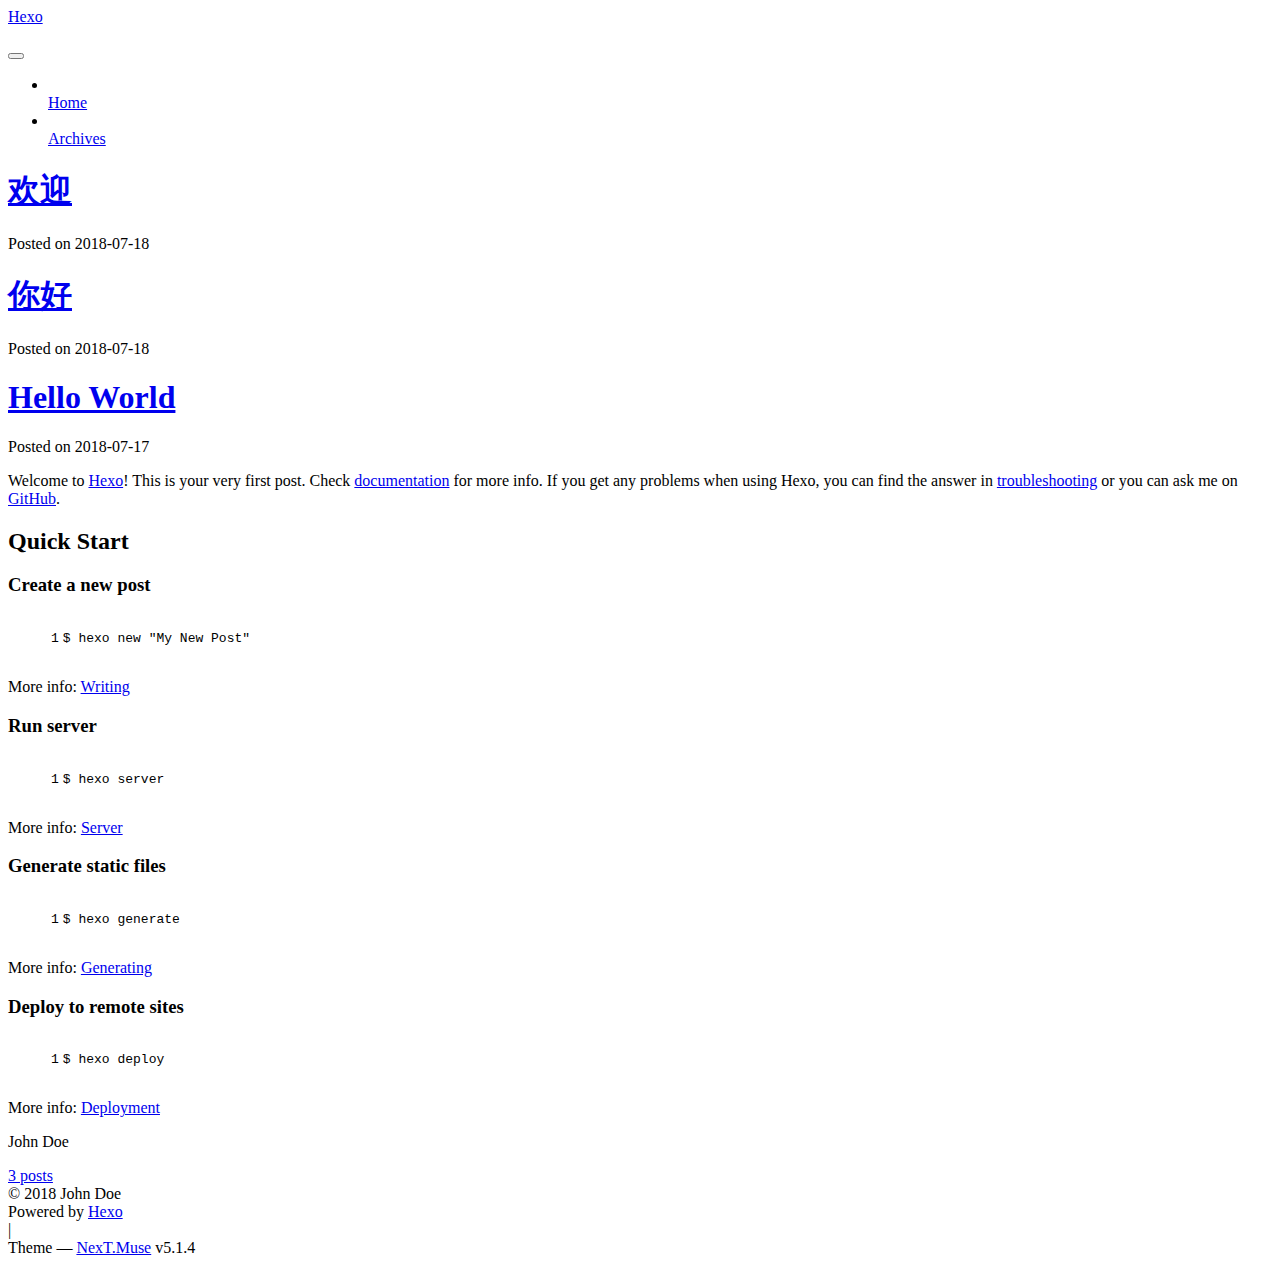
==== commit a2f7bd12: "Site updated: 2018-07-18 18:16:26" ====
--- a/index.html
+++ b/index.html
@@ -40,29 +40,29 @@
 
   
   
-  <link href="/lib/fancybox/source/jquery.fancybox.css?v=2.1.5" rel="stylesheet" type="text/css" />
-
-
-
-
-
-
-
-<link href="/lib/font-awesome/css/font-awesome.min.css?v=4.6.2" rel="stylesheet" type="text/css" />
-
-<link href="/css/main.css?v=5.1.4" rel="stylesheet" type="text/css" />
-
-
-  <link rel="apple-touch-icon" sizes="180x180" href="/images/apple-touch-icon-next.png?v=5.1.4">
-
-
-  <link rel="icon" type="image/png" sizes="32x32" href="/images/favicon-32x32-next.png?v=5.1.4">
-
-
-  <link rel="icon" type="image/png" sizes="16x16" href="/images/favicon-16x16-next.png?v=5.1.4">
-
-
-  <link rel="mask-icon" href="/images/logo.svg?v=5.1.4" color="#222">
+  <link href="/blog/lib/fancybox/source/jquery.fancybox.css?v=2.1.5" rel="stylesheet" type="text/css" />
+
+
+
+
+
+
+
+<link href="/blog/lib/font-awesome/css/font-awesome.min.css?v=4.6.2" rel="stylesheet" type="text/css" />
+
+<link href="/blog/css/main.css?v=5.1.4" rel="stylesheet" type="text/css" />
+
+
+  <link rel="apple-touch-icon" sizes="180x180" href="/blog/images/apple-touch-icon-next.png?v=5.1.4">
+
+
+  <link rel="icon" type="image/png" sizes="32x32" href="/blog/images/favicon-32x32-next.png?v=5.1.4">
+
+
+  <link rel="icon" type="image/png" sizes="16x16" href="/blog/images/favicon-16x16-next.png?v=5.1.4">
+
+
+  <link rel="mask-icon" href="/blog/images/logo.svg?v=5.1.4" color="#222">
 
 
 
@@ -81,7 +81,7 @@
 
 <meta property="og:type" content="website">
 <meta property="og:title" content="Hexo">
-<meta property="og:url" content="http://yoursite.com/index.html">
+<meta property="og:url" content="https://ezreal.github.io/index.html">
 <meta property="og:site_name" content="Hexo">
 <meta property="og:locale" content="default">
 <meta name="twitter:card" content="summary">
@@ -92,7 +92,7 @@
 <script type="text/javascript" id="hexo.configurations">
   var NexT = window.NexT || {};
   var CONFIG = {
-    root: '/',
+    root: '/blog/',
     scheme: 'Muse',
     version: '5.1.4',
     sidebar: {"position":"left","display":"post","offset":12,"b2t":false,"scrollpercent":false,"onmobile":false},
@@ -115,7 +115,7 @@
 
 
 
-  <link rel="canonical" href="http://yoursite.com/"/>
+  <link rel="canonical" href="https://ezreal.github.io/"/>
 
 
 
@@ -150,7 +150,7 @@
     
 
     <div class="custom-logo-site-title">
-      <a href="/"  class="brand" rel="start">
+      <a href="/blog/"  class="brand" rel="start">
         <span class="logo-line-before"><i></i></span>
         <span class="site-title">Hexo</span>
         <span class="logo-line-after"><i></i></span>
@@ -178,7 +178,7 @@
       
         
         <li class="menu-item menu-item-home">
-          <a href="/" rel="section">
+          <a href="/blog/" rel="section">
             
               <i class="menu-item-icon fa fa-fw fa-home"></i> <br />
             
@@ -188,7 +188,7 @@
       
         
         <li class="menu-item menu-item-archives">
-          <a href="/archives/" rel="section">
+          <a href="/blog/archives/" rel="section">
             
               <i class="menu-item-icon fa fa-fw fa-archive"></i> <br />
             
@@ -229,12 +229,12 @@
   
   
   <div class="post-block">
-    <link itemprop="mainEntityOfPage" href="http://yoursite.com/2018/07/18/欢迎/">
+    <link itemprop="mainEntityOfPage" href="https://ezreal.github.io/blog/2018/07/18/欢迎/">
 
     <span hidden itemprop="author" itemscope itemtype="http://schema.org/Person">
       <meta itemprop="name" content="John Doe">
       <meta itemprop="description" content="">
-      <meta itemprop="image" content="/images/avatar.gif">
+      <meta itemprop="image" content="/blog/images/avatar.gif">
     </span>
 
     <span hidden itemprop="publisher" itemscope itemtype="http://schema.org/Organization">
@@ -248,7 +248,7 @@
         
           <h1 class="post-title" itemprop="name headline">
                 
-                <a class="post-title-link" href="/2018/07/18/欢迎/" itemprop="url">欢迎</a></h1>
+                <a class="post-title-link" href="/blog/2018/07/18/欢迎/" itemprop="url">欢迎</a></h1>
         
 
         <div class="post-meta">
@@ -348,12 +348,12 @@
   
   
   <div class="post-block">
-    <link itemprop="mainEntityOfPage" href="http://yoursite.com/2018/07/18/你好/">
+    <link itemprop="mainEntityOfPage" href="https://ezreal.github.io/blog/2018/07/18/你好/">
 
     <span hidden itemprop="author" itemscope itemtype="http://schema.org/Person">
       <meta itemprop="name" content="John Doe">
       <meta itemprop="description" content="">
-      <meta itemprop="image" content="/images/avatar.gif">
+      <meta itemprop="image" content="/blog/images/avatar.gif">
     </span>
 
     <span hidden itemprop="publisher" itemscope itemtype="http://schema.org/Organization">
@@ -367,7 +367,7 @@
         
           <h1 class="post-title" itemprop="name headline">
                 
-                <a class="post-title-link" href="/2018/07/18/你好/" itemprop="url">你好</a></h1>
+                <a class="post-title-link" href="/blog/2018/07/18/你好/" itemprop="url">你好</a></h1>
         
 
         <div class="post-meta">
@@ -467,12 +467,12 @@
   
   
   <div class="post-block">
-    <link itemprop="mainEntityOfPage" href="http://yoursite.com/2018/07/17/hello-world/">
+    <link itemprop="mainEntityOfPage" href="https://ezreal.github.io/blog/2018/07/17/hello-world/">
 
     <span hidden itemprop="author" itemscope itemtype="http://schema.org/Person">
       <meta itemprop="name" content="John Doe">
       <meta itemprop="description" content="">
-      <meta itemprop="image" content="/images/avatar.gif">
+      <meta itemprop="image" content="/blog/images/avatar.gif">
     </span>
 
     <span hidden itemprop="publisher" itemscope itemtype="http://schema.org/Organization">
@@ -486,7 +486,7 @@
         
           <h1 class="post-title" itemprop="name headline">
                 
-                <a class="post-title-link" href="/2018/07/17/hello-world/" itemprop="url">Hello World</a></h1>
+                <a class="post-title-link" href="/blog/2018/07/17/hello-world/" itemprop="url">Hello World</a></h1>
         
 
         <div class="post-meta">
@@ -626,7 +626,7 @@
             
               <div class="site-state-item site-state-posts">
               
-                <a href="/archives/">
+                <a href="/blog/archives/">
               
                   <span class="site-state-item-count">3</span>
                   <span class="site-state-item-name">posts</span>
@@ -746,53 +746,53 @@
 
   
   
-    <script type="text/javascript" src="/lib/jquery/index.js?v=2.1.3"></script>
-  
-
-  
-  
-    <script type="text/javascript" src="/lib/fastclick/lib/fastclick.min.js?v=1.0.6"></script>
-  
-
-  
-  
-    <script type="text/javascript" src="/lib/jquery_lazyload/jquery.lazyload.js?v=1.9.7"></script>
-  
-
-  
-  
-    <script type="text/javascript" src="/lib/velocity/velocity.min.js?v=1.2.1"></script>
-  
-
-  
-  
-    <script type="text/javascript" src="/lib/velocity/velocity.ui.min.js?v=1.2.1"></script>
-  
-
-  
-  
-    <script type="text/javascript" src="/lib/fancybox/source/jquery.fancybox.pack.js?v=2.1.5"></script>
-  
-
-
-  
-
-
-  <script type="text/javascript" src="/js/src/utils.js?v=5.1.4"></script>
-
-  <script type="text/javascript" src="/js/src/motion.js?v=5.1.4"></script>
-
-
-
-  
-  
-
-  
-
-  
-
-
-  <script type="text/javascript" src="/js/src/bootstrap.js?v=5.1.4"></script>
+    <script type="text/javascript" src="/blog/lib/jquery/index.js?v=2.1.3"></script>
+  
+
+  
+  
+    <script type="text/javascript" src="/blog/lib/fastclick/lib/fastclick.min.js?v=1.0.6"></script>
+  
+
+  
+  
+    <script type="text/javascript" src="/blog/lib/jquery_lazyload/jquery.lazyload.js?v=1.9.7"></script>
+  
+
+  
+  
+    <script type="text/javascript" src="/blog/lib/velocity/velocity.min.js?v=1.2.1"></script>
+  
+
+  
+  
+    <script type="text/javascript" src="/blog/lib/velocity/velocity.ui.min.js?v=1.2.1"></script>
+  
+
+  
+  
+    <script type="text/javascript" src="/blog/lib/fancybox/source/jquery.fancybox.pack.js?v=2.1.5"></script>
+  
+
+
+  
+
+
+  <script type="text/javascript" src="/blog/js/src/utils.js?v=5.1.4"></script>
+
+  <script type="text/javascript" src="/blog/js/src/motion.js?v=5.1.4"></script>
+
+
+
+  
+  
+
+  
+
+  
+
+
+  <script type="text/javascript" src="/blog/js/src/bootstrap.js?v=5.1.4"></script>
 
 
 
